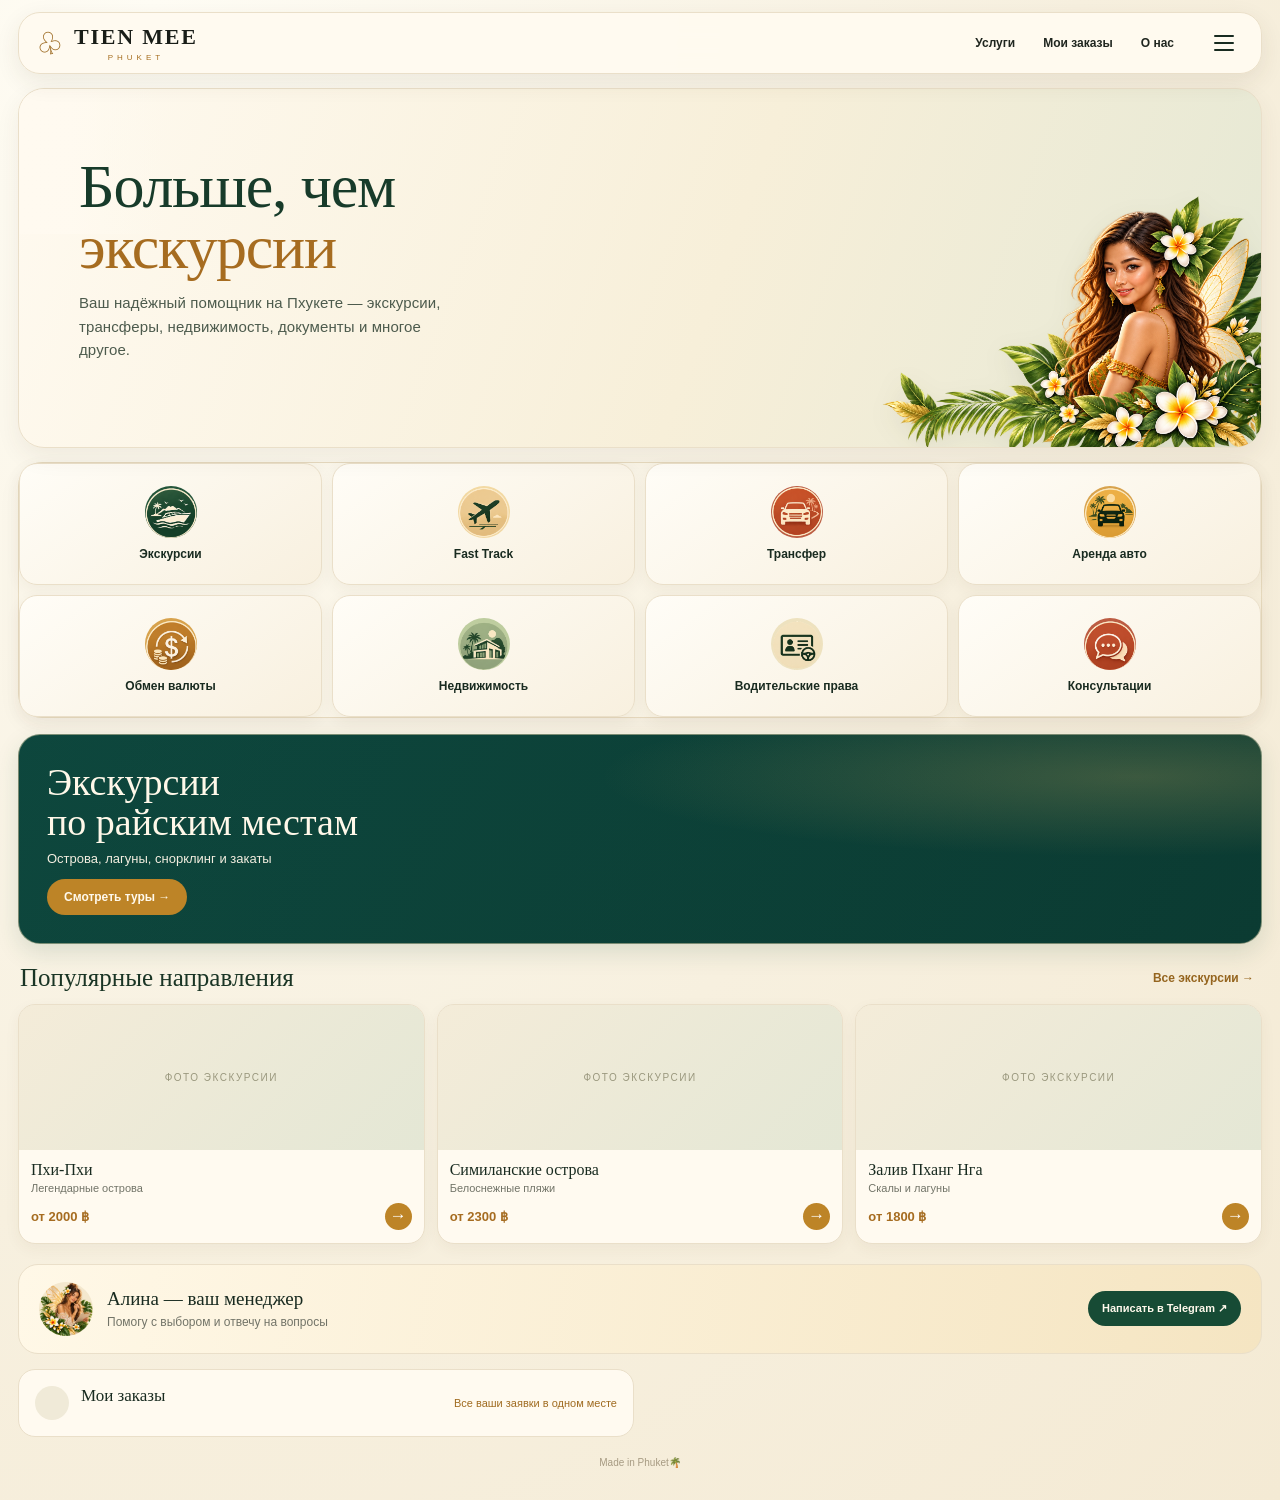
==== index.html @ d2481eed "Update index.html" ====
<!doctype html>
<html lang="ru">
<head>
<meta charset="UTF-8">
<meta name="viewport" content="width=device-width,initial-scale=1,viewport-fit=cover">
<meta name="theme-color" content="#5F7658">
<title>Tien Mee Phuket</title>
<link rel="stylesheet" href="styles.css">
<script src="https://telegram.org/js/telegram-web-app.js"></script>
</head>
<body>
<div class="app">

<header class="topbar topbar-minimal brand-header">
  <a class="brand-lockup" href="#home" data-home aria-label="Tien Mee Phuket — на главную">
    <span class="brand-palm" aria-hidden="true">♧</span><span><b>TIEN MEE</b><small>PHUKET</small></span>
  </a>
  <nav class="desktop-nav" aria-label="Основная навигация">
    <button data-open="excursions" type="button">Услуги</button>
    <button data-open="orders" type="button">Мои заказы</button>
    <button data-open="manager" type="button">О нас</button>
  </nav>
  <button id="menuToggle" class="menu-toggle" type="button" aria-label="Открыть меню" aria-expanded="false"><span></span><span></span><span></span></button>
</header>

<main id="home">
  <section class="hero hero-brand">
    <img class="hero-fairy" src="Tropical Fairy Woman with Plumeria Foliage.png" alt="" aria-hidden="true">
    <div class="hero-copy">
      <h1>Больше, чем<br><em>экскурсии</em></h1>
      <p>Ваш надёжный помощник на Пхукете — экскурсии, трансферы, недвижимость, документы и многое другое.</p>
    </div>
    <div class="hero-botanical" aria-hidden="true">✿</div>
  </section>

  <section class="home-services" aria-label="Услуги Tien Mee">
    <button data-open="excursions" class="service-tile" type="button"><span class="service-icon icon-green"><img src="01_excursions.png" alt="" /></span><b>Экскурсии</b></button>
    <button data-open="fasttrack" class="service-tile" type="button"><span class="service-icon icon-sand"><img src="02_fast_track.png" alt="" /></span><b>Fast Track</b></button>
    <button data-open="transfer" class="service-tile" type="button"><span class="service-icon icon-coral"><img src="03_transfer.png" alt="" /></span><b>Трансфер</b></button>
    <button data-open="cars" class="service-tile" type="button"><span class="service-icon icon-gold"><img src="04_car_rental.png" alt="" /></span><b>Аренда авто</b></button>
    <button data-open="exchange" class="service-tile" type="button"><span class="service-icon icon-gold"><img src="05_currency_exchange.png" alt="" /></span><b>Обмен валюты</b></button>
    <button data-open="realestate" class="service-tile" type="button"><span class="service-icon icon-sage"><img src="06_real_estate.png" alt="" /></span><b>Недвижимость</b></button>
    <button data-open="license" class="service-tile" type="button"><span class="service-icon icon-cream"><img src="07_drivers_license.png" alt="" /></span><b>Водительские права</b></button>
    <button data-open="business" class="service-tile" type="button"><span class="service-icon icon-coral"><img src="08_consultations.png" alt="" /></span><b>Консультации</b></button>
  </section>

    <button class="feature-banner" type="button" data-open="excursions"
        style="background-image: url('excursions-banner.png');">
      <strong>Экскурсии<br>по райским местам</strong>
      <small>Острова, лагуны, снорклинг и закаты</small>
      <span class="feature-cta">Смотреть туры →</span>
  </button>


  <section class="popular-section">
    <div class="section-heading"><h2>Популярные направления</h2><button data-open="excursions" type="button">Все экскурсии →</button></div>
    <div class="popular-grid">
      <button class="popular-card popular-phi" data-open="excursions" type="button"><span class="popular-photo"></span><b>Пхи-Пхи</b><small>Легендарные острова</small><strong>от 2000 ฿ <i>→</i></strong></button>
      <button class="popular-card popular-similan" data-open="excursions" type="button"><span class="popular-photo"></span><b>Симиланские острова</b><small>Белоснежные пляжи</small><strong>от 2300 ฿ <i>→</i></strong></button>
      <button class="popular-card popular-phangnga" data-open="excursions" type="button"><span class="popular-photo"></span><b>Залив Пханг Нга</b><small>Скалы и лагуны</small><strong>от 1800 ฿ <i>→</i></strong></button>
    </div>
  </section>

  <button class="manager-banner" data-open="manager" type="button">
    <span class="manager-avatar"><img src="Tropical Fairy Hostess with Clipboard.png" alt="" /></span><span class="manager-copy"><b>Алина — ваш менеджер</b><small>Помогу с выбором и отвечу на вопросы</small></span><span class="manager-action">Написать в Telegram ↗</span>
  </button>

  <div class="home-utility-links">
    <button data-open="orders" type="button"><span></span><b>Мои заказы</b><small>Все ваши заявки в одном месте</small></button>
  </div>
  <footer>Made in Phuket🌴</footer>
</main>

<!-- ЭКСКУРСИИ -->
<section id="excursions" class="screen">
  <button data-home class="back" type="button">‹ Назад</button>
  <div class="section-cover cover-excursions"><div><b>Экскурсии</b><span>Откройте Пхукет и его окрестности</span></div></div>
  <p class="sub">Морские и сухопутные поездки, аренда лодок и приватные маршруты.</p>
<div class="excursion-tabs">
  <button type="button" class="excursion-tab active" data-cat="sea">Морские</button>
  <button type="button" class="excursion-tab" data-cat="land">Сухопутные</button>
  <button type="button" class="excursion-tab" data-cat="shows">Вечерние шоу</button>
  <button type="button" class="excursion-tab" data-cat="activities">Активности</button>
  <button type="button" class="excursion-tab" data-cat="boats">Аренда лодок</button>
  <button type="button" class="excursion-tab" data-cat="private">Приватные</button>
</div>

</section>

<section id="category" class="screen">
  <button data-back class="back" type="button">‹ К экскурсиям</button>
  <h2 id="catTitle">Экскурсии</h2>
  <div id="excursionCatalog" class="excursion-grid"></div>
</section>

<!-- FAST TRACK -->
<section id="fasttrack" class="screen">
  <button data-home class="back" type="button">‹ Назад</button>

 
<div class="section-cover cover-fasttrack">
  <div>
    <b>Fast Track</b>
    <span>Быстрее пройти аэропорт</span>
  </div>
</div>
  <p class="sub">
    Встреча в аэропорту и сопровождение через Fast Track
  </p>

  <div class="info">
    <b>Как оформить</b>
    <span>
      Стоимость — от 1 500 THB<br>
      Сложные случаи рассматриваются отдельно.<br><br>
      Оставьте заявку, указав день,время прилёта и количество человек.
      Подготовьте паспорта всех пассажиров — они понадобятся менеджеру для проверки возможности оформления.
      После получения заявки менеджер свяжется с вами и подтвердит стоимость.
    </span>
  </div>

  <div class="payment">
    <b>Оплата</b>
    <span>Возможна в батах, рублях или USDT</span>
  </div>

  <form id="fastTrackForm">

    <label for="fastTrackDate">📅 День прилёта</label>
    <input
      id="fastTrackDate"
      name="date"
      type="date"
      required
    >

    <label for="fastTrackTime">🕐 Время прилёта</label>
    <input
      id="fastTrackTime"
      name="time"
      type="time"
      required
    >

    <label for="fastTrackPeople">👥 Количество человек</label>
    <input
      id="fastTrackPeople"
      name="people"
      type="number"
      min="1"
      max="50"
      value="1"
      required
    >

    <button class="submit" type="submit">
      📋 Оставить заявку
    </button>

  </form>

  <div id="fastTrackConfirmation" class="confirmation" hidden></div>
</section>

<!-- ТРАНСФЕР -->
<section id="transfer" class="screen">
  <button data-home class="back" type="button">‹ Назад</button>
  <div class="section-cover cover-transfer"><div><b>Трансфер</b><span>Аэропорт ↔ отель</span></div></div>
  <p class="sub">Укажите детали поездки, а мы подберём подходящий автомобиль и сообщим стоимость.</p>

  <div class="info"><b>Как это работает</b><span>После отправки заявки мы проверим доступность автомобиля и свяжемся с вами для подтверждения деталей и стоимости</span></div>

  <form id="transferForm">
    <label>Направление</label>
    <div class="directions">
      <button type="button" class="direction active" data-direction="Аэропорт → Отель">✈️ Аэропорт → Отель</button>
      <button type="button" class="direction" data-direction="Отель → Аэропорт">🏨 Отель → Аэропорт</button>
    </div>
    <label for="transferDate">Дата поездки</label><input id="transferDate" name="date" type="date" required>
    <label for="flightNumber">Номер рейса</label><input id="flightNumber" name="flightNumber" type="text" placeholder="Например, SU123" required>
    <label for="arrivalTime">Время прилёта / выезда</label><input id="arrivalTime" name="arrivalTime" type="time" required>
    <div class="two">
      <div><label for="people">Количество человек</label><input id="people" name="people" type="number" min="1" max="50" value="1" required></div>
      <div><label for="suitcases">Чемоданы</label><input id="suitcases" name="suitcases" type="number" min="0" max="50" value="0" required></div>
    </div>
    <label for="hotel">Название отеля</label><input id="hotel" name="hotel" type="text" placeholder="Название отеля" required>
    <label for="phone">Номер для связи</label><input id="phone" name="phone" type="tel" placeholder="+66..." required>
    <div class="payment"><b>💳 Оплата</b><span>Способ оплаты будет подтверждён менеджером после обработки заявки.</span></div>
    <button class="submit" type="submit">Отправить заявку</button>
  </form>
  <div id="transferConfirmation" class="confirmation" hidden></div>
</section>

<!-- АРЕНДА АВТО -->
<section id="cars" class="screen">
  <button data-home class="back" type="button">‹ Назад</button>
  <div class="section-cover cover-cars"><div><b>Аренда авто</b><span>Автомобиль для ваших поездок</span></div></div>
  <p class="sub">Оставьте заявку с датами и пожеланиями — мы проверим наличие и пришлём подходящие варианты.</p>
  <form id="carForm">
    <label for="carStart">Дата начала аренды</label><input id="carStart" name="startDate" type="date" required>
    <label for="carEnd">Дата окончания аренды</label><input id="carEnd" name="endDate" type="date" required>
    <label>Куда доставить автомобиль</label>
    <div class="directions">
      <button type="button" class="choice active" data-delivery="Аэропорт">✈️ Аэропорт</button>
      <button type="button" class="choice" data-delivery="Отель">🏨 Отель</button>
      <button type="button" class="choice" data-delivery="Другое место">📍 Другое место</button>
    </div>
    <label for="carLocation">Название / адрес места</label><input id="carLocation" name="location" type="text" placeholder="Например, отель на Пхукете" required>
    <label for="carType">Желаемый класс автомобиля</label><input id="carType" name="carType" type="text" placeholder="Эконом, SUV, премиум и т.д." required>
    <label for="carPeople">Количество человек</label><input id="carPeople" name="people" type="number" min="1" max="20" value="1" required>
    <label for="carPhone">Номер для связи</label><input id="carPhone" name="phone" type="tel" placeholder="+66..." required>
    <label for="carComment">Комментарий</label><textarea id="carComment" name="comment" rows="3" placeholder="Детское кресло, коробка автомат и т.д."></textarea>
    <button class="submit" type="submit">Отправить заявку</button>
  </form>
  <div id="carConfirmation" class="confirmation" hidden></div>
</section>

<!-- ОБМЕН -->
<section id="exchange" class="screen">
  <button data-home class="back" type="button">‹ Назад</button>
  <div class="section-cover cover-exchange"><div><b>Обмен валюты</b><span>Удобно и безопасно</span></div></div>
  <p class="sub">Оставьте заявку — менеджер свяжется с вами и уточнит доступный курс и детали обмена.</p>
  <button class="submit" type="button" data-contact-request="exchange">Оставить заявку</button>
</section>

<!-- НЕДВИЖИМОСТЬ -->
<section id="realestate" class="screen">
  <button data-home class="back" type="button">‹ Назад</button>
  <div class="section-cover cover-realestate"><div><b>Покупка недвижимости</b><span>Подберём варианты на Пхукете</span></div></div>
  <p class="sub">Расскажите о бюджете и задаче — менеджер свяжется с вами и подберёт подходящие варианты.</p>
  <form id="realEstateForm">
    <label for="reBudget">Бюджет</label><input id="reBudget" name="budget" type="text" placeholder="Например, до 10 млн ฿" required>
    <label for="reType">Что хотите купить?</label><select id="reType" name="propertyType" required><option value="">Выберите</option><option>Апартаменты</option><option>Вилла</option><option>Дом</option><option>Не определился(ась)</option></select>
    <label for="reBedrooms">Количество спален</label><select id="reBedrooms" name="bedrooms"><option value="Не важно">Не важно</option><option>Студия</option><option>1</option><option>2</option><option>3+</option></select>
    <label for="rePurpose">Цель покупки</label><select id="rePurpose" name="purpose" required><option value="">Выберите</option><option>Для себя</option><option>Для инвестиций</option><option>Для отдыха</option><option>Пока не определился(ась)</option></select>
    <label for="reStatus">Ваш статус</label><select id="reStatus" name="status" required><option value="">Выберите</option><option>Я уже на Пхукете</option><option>Прилетаю в ближайшее время</option><option>Планирую поездку</option><option>Пока только изучаю варианты</option></select>
    <label for="reArrival">Если прилетаете — дата</label><input id="reArrival" name="arrivalDate" type="date">
    <label for="rePhone">Номер для связи</label><input id="rePhone" name="phone" type="tel" placeholder="+66..." required>
    <button class="submit" type="submit">Отправить заявку</button>
  </form>
  <div id="realEstateConfirmation" class="confirmation" hidden></div>
</section>

<!-- БИЗНЕС -->
<section id="business" class="screen">
  <button data-home class="back" type="button">‹ Назад</button>

  <div class="section-cover cover-business">
    <div>
      <b>Консультация</b>
      <span>Бизнес и жизнь в Таиланде</span>
    </div>
  </div>

  <div class="info">
    <b>Что обсудим</b>
    <span>
      Компания, способы ведения бизнеса, документы, банки,
      жильё, переезд и другие практические вопросы жизни в Таиланде.
    </span>
  </div>

  <form id="businessForm">

    <label for="businessDate">📅 Дата консультации</label>
    <input
      id="businessDate"
      name="date"
      type="date"
      required
    >

    <label for="businessTime">🕐 Удобное время</label>
    <input
      id="businessTime"
      name="time"
      type="time"
      required
    >

    <label for="businessPhone">📱 Номер для связи</label>
    <input
      id="businessPhone"
      name="phone"
      type="tel"
      placeholder="+66..."
      required
    >

    <label for="businessQuestion">💬 Что хотите обсудить?</label>
    <textarea
      id="businessQuestion"
      name="question"
      rows="4"
      placeholder="Кратко опишите ваш вопрос"
    ></textarea>

    <div class="payment">
      <b>💳 Оплата консультации</b>
      <strong>10 000 ₽</strong>
      <span>Сбербанк · перевод по номеру телефона</span>
      <span><b>+7 910 090-46-35</b></span>
      <span>Получатель: <b>Елена Валерьевна Ф.</b></span>
    </div>

    <label for="businessReceipt">📎 Прикрепите чек об оплате</label>
    <input
      id="businessReceipt"
      name="receipt"
      type="file"
      accept="image/*"
      required
    >

    <small class="sub">
      После перевода прикрепите скриншот или фото чека.
    </small>

    <button class="submit" type="submit">
      Отправить заявку · 10 000 ₽
    </button>

  </form>

  <div id="businessConfirmation" class="confirmation" hidden></div>
</section>

<!-- ВОДИТЕЛЬСКОЕ УДОСТОВЕРЕНИЕ -->
<section id="license" class="screen">
  <button data-home class="back" type="button">‹ На главную</button>
  <div class="section-cover cover-license"><div><b>Водительское удостоверение</b><span>Помощь с оформлением на Пхукете</span></div></div>
  <p class="sub">Поможем разобраться с оформлением водительского удостоверения на автомобиль, мотоцикл или обе категории.</p>
  <div class="license-prices">
    <h3>Категории</h3>
    <div class="license-price-row"><span>Автомобиль</span><b>13 000 ฿</b></div>
    <div class="license-price-row"><span>Мотоцикл</span><b>9 500 ฿</b></div>
    <div class="license-price-row"><span>Автомобиль и мотоцикл</span><b>21 000 ฿</b></div>
    <h3>Дополнительные услуги</h3>
    <div class="license-price-row"><span>Сертификат резидента</span><b>2 500 ฿</b></div>
    <div class="license-price-row"><span>Медицинская справка</span><b>300 ฿</b></div>
    <div class="license-price-row"><span>Транспортное средство для экзамена</span><b>1 000 ฿</b></div>
    <div class="license-price-row"><span>Услуги сопровождающего</span><b>1 000 ฿</b></div>
    <p class="license-note">Сертификат резидента и медицинскую справку можно оформить самостоятельно.</p>
  </div>
  <div class="form-intro"><h2>Оставить заявку</h2><p>Оставьте имя и контакты — мы свяжемся с вами и расскажем подробности.</p></div>
  <form id="licenseForm" class="simple-license-form">
    <label for="licenseName">Ваше имя</label><input id="licenseName" name="clientName" type="text" placeholder="Как к вам обращаться" required>
    <label for="licenseContact">Телефон или Telegram</label><input id="licenseContact" name="contact" type="text" placeholder="Номер телефона или @username" required>
    <button class="submit" type="submit">Отправить заявку</button>
  </form>
  <div id="licenseConfirmation" class="confirmation" hidden></div>
</section>

<!-- ЗАКАЗЫ -->
<section id="orders" class="screen">
  <button data-home class="back" type="button">‹ Назад</button>
  <div class="section-cover cover-orders"><div><b>📋 Мои заказы</b><span>Все ваши заявки в одном месте</span></div></div>
  <div id="ordersList" class="orders-list"></div>
</section>

<!-- МЕНЕДЖЕР -->
<section id="manager" class="screen">
  <button data-home class="back" type="button">‹ Назад</button>
  <div class="section-cover cover-manager"><div><b>👩‍💼 Алина — ваш менеджер</b><span>Помогу с вопросами и заказами</span></div></div>
  <div class="info"><b>Свяжитесь со мной</b><span>Если не нашли нужную услугу или хотите уточнить детали — напишите менеджеру.</span></div>
  <a class="contact-button" href="https://t.me/tienmeePH" target="_blank">💬 Написать в Telegram</a>
  <a class="contact-button secondary" href="https://wa.me/66911640931" target="_blank">WhatsApp</a>
</section>

<div id="toast" class="toast" hidden></div>
</div>
<script src="app.js"></script>
<script>
(() => { const toggle=document.getElementById("menuToggle"); const nav=document.querySelector(".desktop-nav"); if(!toggle||!nav)return; toggle.addEventListener("click",()=>{const open=nav.classList.toggle("nav-open");toggle.setAttribute("aria-expanded",String(open));}); nav.querySelectorAll("button").forEach(b=>b.addEventListener("click",()=>{nav.classList.remove("nav-open");toggle.setAttribute("aria-expanded","false");})); })();
</script>
</body>
</html>
---- styles.css ----
*{box-sizing:border-box}
:root{--green:#5F7658;--green-dark:#34463A;--green-light:#E8EFE3;--beige:#F7F3EA;--cream:#FFFDF8;--text:#26352C;--muted:#74796E;--line:#E5DED1}
html,body{margin:0;min-height:100%;background:var(--beige);color:var(--text);font-family:-apple-system,BlinkMacSystemFont,"Segoe UI",Roboto,Arial,sans-serif}
body{padding:env(safe-area-inset-top) 0 env(safe-area-inset-bottom)}
button,input,textarea,select{font:inherit}button{cursor:pointer}
.app{width:100%;max-width:560px;margin:auto;padding:10px 12px 28px}
.topbar{display:flex;justify-content:flex-end;align-items:center;margin:0 2px 8px}
.lang{border:1px solid var(--line);background:var(--cream);color:var(--green);border-radius:13px;padding:8px 11px;font-weight:700}
.hero.hero-brand{height:205px;margin:0 0 10px;border-radius:24px;background:#F8F5ED url("palm-corners.svg") center/100% 100% no-repeat;box-shadow:0 10px 24px rgba(50,60,45,.045);display:flex;flex-direction:column;align-items:center;justify-content:center;text-align:center;color:var(--text);padding:25px 18px;position:relative;overflow:hidden}
.brand-eyebrow{font-size:10px;letter-spacing:4px;font-weight:600;color:#465B48;margin-bottom:13px}
.hero-brand h1{font-family:Georgia,"Times New Roman",serif;font-size:clamp(54px,13vw,72px);font-weight:500;letter-spacing:-2.5px;line-height:.92;margin:0;color:#24352B}
.hero-brand p{font-family:inherit;font-size:15px;letter-spacing:.1px;color:#657265;margin:18px 0 0}
.section-title{margin:0 3px 10px}.section-title strong{font-family:Georgia,"Times New Roman",serif;font-size:23px;font-weight:500;color:var(--text)}
.services{display:grid;grid-template-columns:1fr 1fr;gap:9px}
.card{position:relative;width:100%;min-width:0;min-height:142px;border:0;border-radius:19px;overflow:hidden;padding:17px 12px;text-align:left;color:var(--text);display:flex;align-items:center;box-shadow:0 5px 16px rgba(74,70,61,.045);background-color:#e9e5d9;background-repeat:no-repeat;background-size:cover;background-position:center right;isolation:isolate}
.card-large{grid-column:1/-1;min-height:164px}
.card-photo:before{content:"";position:absolute;inset:0;z-index:-1;background:linear-gradient(90deg,#F8F5ED 0%,rgba(248,245,237,.98) 25%,rgba(248,245,237,.78) 43%,rgba(248,245,237,.12) 70%,rgba(248,245,237,0) 100%)}
.card-content{position:relative;z-index:1;width:53%;min-width:0;padding:0 0 0 2px}
.card b{display:block;font-family:Georgia,"Times New Roman",serif;font-size:clamp(19px,5vw,24px);font-weight:500;line-height:1.08;color:#26352C}
.card small{display:block;margin-top:7px;font-size:12px;line-height:1.4;color:#687165;max-width:230px}
.photo-excursions{background-image:url("excursions.jpg");min-height:164px}
.photo-fasttrack{background-image:url("fasttrack.jpg")}
.photo-transfer{background-image:url("transfer.jpg")}
.photo-cars{background-image:url("cars.jpg")}
.photo-exchange{background-image:url("exchange.jpg")}
.photo-realestate{background-image:url("realestate.jpg");grid-column:1/-1;min-height:156px}
.photo-business{background-image:url("business.jpg");grid-column:1/-1;min-height:150px}
.card-shade{display:none}.card em{display:none}
.text-card{min-height:104px;align-items:center;background:#FBF9F3 url("palm-corners.svg") center/cover no-repeat;border:1px solid rgba(95,118,88,.08);box-shadow:0 4px 13px rgba(74,70,61,.035);padding:16px 14px;gap:12px}
.text-card .card-content{width:auto;flex:1;padding:0}
.text-card b{font-size:19px}.text-card small{font-size:12px}
.text-card-mark{flex:0 0 38px;width:38px;height:38px;border-radius:50%;display:grid;place-items:center;background:#F0EEE4;color:var(--green-dark);font-family:Georgia,serif;font-size:12px;letter-spacing:.3px}
footer{text-align:center;color:#A39C90;font-size:10px;margin-top:17px}
.screen{display:none;padding-bottom:20px}.screen.active{display:block}.back{border:0;background:transparent;color:var(--green);padding:4px 0 12px;font-weight:700}.screen h2{font-size:28px;line-height:1.15;margin:3px 0 5px}.sub{color:var(--muted);margin:0 0 17px;line-height:1.45}
.section-cover{height:190px;border-radius:22px;overflow:hidden;position:relative;background-size:cover;background-position:center;margin-bottom:14px}.section-cover:after{content:"";position:absolute;inset:0;background:linear-gradient(0deg,rgba(20,30,22,.72),rgba(20,30,22,.05) 70%)}.section-cover>div{position:absolute;z-index:2;left:18px;bottom:18px;color:#fff}.section-cover b{display:block;font-size:25px}.section-cover span{display:block;font-size:13px;margin-top:5px}
.cover-excursions{background-image:url("excursions.jpg")}.cover-fasttrack{background-image:url("fasttrack.jpg")}.cover-transfer{background-image:url("transfer.jpg")}.cover-cars{background-image:url("cars.jpg")}.cover-exchange{background-image:url("exchange.jpg")}.cover-realestate{background-image:url("realestate.jpg")}.cover-business{background-image:url("business.jpg")}
.list{display:flex;flex-direction:column;gap:9px}.list button,.choice{width:100%;border:1px solid var(--line);background:var(--cream);border-radius:17px;padding:15px;text-align:left;display:flex;align-items:center;gap:12px;color:var(--text);font-size:21px}.list button span{flex:1}.list button b{display:block;font-size:15px}.list button small{display:block;font-size:11px;color:var(--muted);margin-top:3px}
.empty{margin-top:18px;min-height:190px;border:1px dashed #D8D0C2;border-radius:22px;background:rgba(255,253,248,.6);display:flex;flex-direction:column;align-items:center;justify-content:center;text-align:center;padding:25px;gap:8px}.empty span{font-size:31px}.empty b{font-size:17px}.empty small{font-size:13px;color:var(--muted);line-height:1.45;max-width:300px}
.info,.payment{display:flex;flex-direction:column;gap:6px;padding:20px;margin:15px 0;border-radius:22px;background:var(--green-light);border:1px solid rgba(95,118,88,.08)}.info b,.payment b{font-size:18px}.info span,.payment span{font-size:14px;line-height:1.5}.payment strong{color:var(--green-dark);font-size:25px}
form{display:flex;flex-direction:column;gap:8px}form label{display:block;color:var(--text);font-size:14px;font-weight:700;margin-top:7px;margin-bottom:2px}
form input,
form textarea,
form select {
  display: block;
  box-sizing: border-box;
  width: 100%;
  max-width: 100%;
  min-width: 0;
  min-height: 52px;
  padding: 14px 16px;
  border: 1px solid var(--line);
  border-radius: 15px;
  background: var(--cream);
  color: var(--text);
  outline: none;
  font-size: 16px;
}

form textarea{min-height:110px;resize:none}form input:focus,form textarea:focus,form select:focus{border-color:var(--green);box-shadow:0 0 0 3px rgba(95,118,88,.1)}
.directions{display:grid;gap:8px}.direction,.choice{font-size:14px;justify-content:flex-start}.direction.active,.choice.active{border-color:var(--green);background:var(--green-light);font-weight:800}
.two {
  display: grid;
  grid-template-columns: repeat(2, minmax(0, 1fr));
  gap: 9px;
  width: 100%;
  min-width: 0;
}

.two > * {
  min-width: 0;
  max-width: 100%;
}
.submit{width:100%;border:0;border-radius:16px;padding:15px 18px;background:var(--green);color:white;font-weight:800;font-size:16px;margin-top:12px;box-shadow:0 7px 16px rgba(95,118,88,.18)}.confirmation{padding:20px;margin-top:16px;border-radius:21px;background:var(--cream);border:1px solid var(--line);font-size:14px;line-height:1.6}.confirmation h3{margin:0 0 12px;font-size:22px}.confirmation button{width:100%;border:0;border-radius:14px;padding:12px 15px;background:var(--green);color:white;font-weight:700}
.contact-button{display:block;text-decoration:none;text-align:center;border-radius:16px;padding:15px;margin-top:10px;background:var(--green);color:#fff;font-weight:800}.contact-button.secondary{background:var(--cream);color:var(--green);border:1px solid var(--line)}
.orders-list{display:flex;flex-direction:column;gap:10px}.order-card{position:relative;background:var(--cream);border:1px solid var(--line);border-radius:18px;padding:16px 70px 16px 16px;min-height:90px}.order-card b{display:block;font-size:15px}.order-card span{display:block;color:var(--muted);font-size:11px;margin-top:4px}.order-card small{display:inline-block;margin-top:9px;background:var(--green-light);color:var(--green-dark);padding:4px 8px;border-radius:9px}.order-card em{position:absolute;right:14px;top:16px;font-style:normal;color:var(--muted);font-size:11px}.toast{position:fixed;left:50%;bottom:20px;transform:translateX(-50%);background:var(--green-dark);color:#fff;padding:12px 16px;border-radius:14px;z-index:20}
@media(min-width:700px){.app{max-width:1040px;padding:18px 20px 35px}.hero.hero-brand{height:255px}.services{gap:12px}.card{min-height:170px}.card-large,.photo-excursions{min-height:195px}.photo-realestate,.photo-business{min-height:180px}.text-card{min-height:125px}.card-content{width:47%}}
@media(max-width:380px){.app{padding-left:10px;padding-right:10px}.hero.hero-brand{height:180px}.services{gap:7px}.card{min-height:128px;padding:12px}.card-large,.photo-excursions{min-height:150px}.photo-realestate,.photo-business{min-height:140px}.card-content{width:57%}.card b{font-size:18px}.card small{font-size:10px}.text-card{min-height:96px}}
/* Tien Mee: replacement hero and excursions image */
.hero.hero-brand {
  background: #f8f5ed url("hero-brand.jpg") center / cover no-repeat !important;
  position: relative;
  overflow: hidden;
  min-height: 230px;
  border-radius: 24px;
}
.hero-brand .brand-eyebrow,
.hero-brand h1,
.hero-brand p {
  position: relative;
  z-index: 1;
}
.hero-brand h1 {
  color: #24352b;
  font-family: Georgia, "Times New Roman", serif;
  font-weight: 500;
  letter-spacing: -0.025em;
  font-size: clamp(54px, 13vw, 78px);
  line-height: .98;
  margin: 12px 0 0;
}
.hero-brand .brand-eyebrow {
  color: #465b48;
  letter-spacing: .32em;
}
.hero-brand p {
  color: #657265;
  margin-top: 16px;
}

/* Avoid the excursion cover cropping the boat into the text area on narrow screens. */
.photo-excursions {
  background-image: url("excursions.jpg") !important;
  background-size: cover !important;
  background-position: center right !important;
  min-height: 165px;
}
.photo-excursions:before {
  background: linear-gradient(90deg,
    #f8f5ed 0%,
    rgba(248,245,237,.97) 29%,
    rgba(248,245,237,.72) 47%,
    rgba(248,245,237,.08) 73%,
    rgba(248,245,237,0) 100%) !important;
}
@media (max-width: 430px) {
  .hero.hero-brand { min-height: 190px; }
  .photo-excursions { background-position: 63% center !important; }
}


/* Tien Mee — управление кадрированием фотографий.
   Меняй проценты в background-position, не размеры карточек. */
.photo-fasttrack { background-position: 58% center !important; }
.photo-transfer  { background-position: 62% center !important; }
.photo-cars      { background-position: 58% center !important; }

.cover-fasttrack { background-position: 58% center !important; }
.cover-transfer  { background-position: 62% center !important; }
.cover-cars      { background-position: 58% center !important; }

/* На узком экране сохраняем отдельное кадрирование карточки экскурсий. */
@media (max-width: 430px) {
  .photo-fasttrack { background-position: 60% center !important; }
  .photo-transfer  { background-position: 64% center !important; }
  .photo-cars      { background-position: 60% center !important; }
}

/* Integrated excursion catalog */
.excursion-cards{display:grid;grid-template-columns:1fr;gap:13px;margin-top:12px}
.excursion-card{overflow:hidden;border:1px solid var(--line);border-radius:20px;background:var(--cream);box-shadow:0 5px 16px rgba(74,70,61,.045)}
.excursion-card-photo{height:138px;background:linear-gradient(120deg,#dfe7d8,#a8bda4);background-position:center;background-size:cover}
.excursion-card-photo.sea-cover{background-image:linear-gradient(120deg,rgba(30,95,119,.12),rgba(240,223,179,.2)),url('excursions.jpg')}
.excursion-card-photo.land-cover{background-image:linear-gradient(120deg,rgba(52,70,58,.08),rgba(240,223,179,.2)),url('realestate.jpg')}
.excursion-card-photo.show-cover{background-image:linear-gradient(120deg,#463c53,#b77c60)}
.excursion-card-photo.activity-cover{background-image:linear-gradient(120deg,#c9d8d0,#789b9b)}
.excursion-card-body{padding:15px}.excursion-card h3{font-family:Georgia,serif;font-size:21px;font-weight:500;line-height:1.15;margin:0 0 8px}.excursion-card p{font-size:13px;line-height:1.5;color:var(--muted);margin:0 0 12px;display:-webkit-box;-webkit-line-clamp:3;-webkit-box-orient:vertical;overflow:hidden}
.excursion-price{font-weight:750;color:var(--green-dark);font-size:14px;line-height:1.5;margin:8px 0 12px}.excursion-open{margin-top:4px}.detail-photo{height:190px;border-radius:21px;background:linear-gradient(135deg,#c5d4c1,#738b78);background-position:center;background-size:cover;display:flex;align-items:flex-end;padding:17px;margin-bottom:17px;color:#fff;font-weight:700;text-shadow:0 1px 4px #34463a}.detail-description{line-height:1.6;color:var(--text)}.detail-price{font-size:16px;padding:12px 14px;background:var(--green-light);border-radius:14px}.availability-note{background:#f0eee4;border-radius:12px;padding:12px;font-size:13px}.program-list{padding-left:23px;display:flex;flex-direction:column;gap:10px}.program-list li{padding-left:2px;line-height:1.45}.program-list li b{display:block;color:var(--green-dark);font-size:13px}.program-list li span{display:block;font-size:14px}.excursion-notes{border:1px solid var(--line);border-radius:15px;padding:14px;margin:12px 0;background:var(--cream);font-size:13px;line-height:1.5}.excursion-notes ul{padding-left:19px;margin-bottom:0}.booking-form{margin-top:20px;padding:17px;border:1px solid var(--line);border-radius:20px;background:#fbf9f3}.booking-form h3{font-family:Georgia,serif;font-size:22px;font-weight:500;margin:0 0 7px}.whatsapp-link{display:block;text-align:center;background:#e8efe3;color:#34463a;border-radius:14px;padding:13px;font-weight:750;text-decoration:none;margin:12px 0}.excursion-card .submit{margin-top:7px}

/* =========================================================
   TIEN MEE TROPICAL BOUTIQUE — visual refresh
   Keeps existing screen/form/catalog behavior intact.
   ========================================================= */
:root{
  --green:#214d35;--green-dark:#163b29;--green-light:#e6edda;
  --beige:#f7f0df;--cream:#fffaf0;--text:#1e3025;--muted:#6e7668;
  --line:#e8dcc3;--gold:#c58a2b;--coral:#b95c42;--sage:#b9c89e;
}
html,body{background:linear-gradient(180deg,#f8f1e2 0%,#f6efdf 100%);color:var(--text)}
.app{max-width:1160px;padding:14px 18px 34px}
.topbar.brand-header{min-height:62px;display:flex;align-items:center;justify-content:space-between;gap:16px;margin:0 0 14px;padding:8px 16px;background:rgba(255,250,240,.92);border:1px solid rgba(223,207,174,.6);border-radius:20px;box-shadow:0 8px 24px rgba(59,57,37,.06)}
.brand-lockup{display:flex;align-items:center;gap:10px;text-decoration:none;color:var(--green-dark);min-width:max-content}
.brand-lockup>span:last-child{display:flex;flex-direction:column;line-height:1}
.brand-lockup b{font:600 22px Georgia,'Times New Roman',serif;letter-spacing:2px}
.brand-lockup small{font-size:9px;letter-spacing:4px;text-align:center;margin-top:5px;color:#a56e20}
.brand-palm{font-size:32px;color:var(--gold);line-height:1}
.desktop-nav{display:flex;align-items:center;gap:6px;margin-left:auto}
.desktop-nav button{border:0;background:transparent;color:var(--text);padding:10px 13px;border-radius:12px;font-size:13px;font-weight:650}
.desktop-nav button:hover{background:#f1e7d1}
.lang{border-color:#d8c39a;background:#fff8e8;color:var(--green-dark);border-radius:999px;padding:8px 13px}
.hero.hero-brand{height:auto;min-height:350px;margin:0 0 16px;padding:44px 42px;align-items:flex-start;justify-content:center;text-align:left;border-radius:28px;background:#e6ead7 url('hero-brand.jpg') center/cover no-repeat;box-shadow:0 12px 30px rgba(56,61,42,.09);isolation:isolate}
.hero.hero-brand:before{content:'';position:absolute;inset:0;z-index:-1;background:linear-gradient(90deg,rgba(255,250,240,.97) 0%,rgba(255,250,240,.91) 33%,rgba(255,250,240,.46) 55%,rgba(255,250,240,.02) 100%)}
.hero-copy{width:min(54%,520px);position:relative;z-index:1}
.brand-eyebrow{display:block;font-size:10px;letter-spacing:3px;color:#94702f;font-weight:800;margin-bottom:12px}
.hero-brand h1{font:500 clamp(38px,5vw,62px)/.98 Georgia,'Times New Roman',serif;letter-spacing:-1.4px;color:#193b29;margin:0}
.hero-brand h1 em{font-style:normal;color:#a66c20}
.hero-brand p{max-width:390px;font-size:15px;line-height:1.55;color:#536252;margin:15px 0 20px}
.hero-cta,.feature-cta{display:inline-flex;align-items:center;gap:18px;border:0;border-radius:999px;padding:13px 20px;background:var(--green);color:#fffaf0;font-size:14px;font-weight:750;box-shadow:0 7px 16px rgba(33,77,53,.18)}
.hero-cta span{font-size:20px;line-height:12px}.hero-botanical{position:absolute;right:8%;bottom:7%;font-size:68px;color:#f5dca2;text-shadow:0 2px 12px rgba(94,93,50,.15);opacity:.9;pointer-events:none}
.home-services{display:grid;grid-template-columns:repeat(4,minmax(0,1fr));gap:10px;padding:12px;margin-bottom:16px;background:rgba(255,250,240,.82);border:1px solid rgba(226,211,181,.8);border-radius:24px;box-shadow:0 8px 24px rgba(59,57,37,.045)}
.service-tile{min-width:0;min-height:135px;display:flex;flex-direction:column;align-items:center;justify-content:center;gap:7px;text-align:center;padding:14px 9px;border:1px solid rgba(230,218,193,.45);border-radius:18px;background:linear-gradient(145deg,#fffdf7,#f8f0df);color:var(--text);box-shadow:0 4px 12px rgba(80,65,39,.035);transition:transform .18s ease,box-shadow .18s ease}
.service-tile:hover{transform:translateY(-2px);box-shadow:0 8px 18px rgba(80,65,39,.09)}
.service-icon{width:48px;height:48px;border-radius:50%;display:grid;place-items:center;font-size:25px;font-weight:700;color:#183b29;background:#e4ebd9}
.icon-green{background:#24553a;color:#fff8e9}.icon-sand{background:#f3d9a2;color:#24452f}.icon-coral{background:#bc5c42;color:#fff8e9}.icon-gold{background:#d8a34d;color:#183b29}.icon-sage{background:#becd9f;color:#24452f}.icon-cream{background:#eee2bf;color:#24452f}
.service-tile b{font-size:13px;line-height:1.2}.service-tile small{font-size:10px;line-height:1.35;color:var(--muted);max-width:145px}
.feature-banner{position:relative;isolation:isolate;overflow:hidden;width:100%;min-height:230px;display:flex;flex-direction:column;align-items:flex-start;justify-content:center;gap:8px;text-align:left;padding:28px 32px;margin:0 0 22px;border:0;border-radius:24px;background:#174b42 url('excursions.jpg') center 48%/cover no-repeat;color:#fff8e9;box-shadow:0 10px 26px rgba(28,69,59,.13)}
.feature-banner:before{content:'';position:absolute;inset:0;z-index:-1;background:linear-gradient(90deg,rgba(10,55,48,.92) 0%,rgba(10,55,48,.75) 43%,rgba(10,55,48,.05) 100%)}
.feature-label{font-size:9px;letter-spacing:3px;font-weight:800;color:#f1cc7d}.feature-banner strong{font:500 clamp(28px,3vw,40px)/1.02 Georgia,'Times New Roman',serif}.feature-banner>small{font-size:13px;color:#f3eee0}.feature-cta{background:#c58a2b;color:#fff9ec;padding:10px 16px;margin-top:5px;font-size:12px;box-shadow:none}.feature-cta b{font-size:17px}
.popular-section{margin:0 0 20px}.section-heading{display:flex;align-items:center;justify-content:space-between;gap:12px;margin:0 2px 11px}.section-heading h2{font:500 25px/1.1 Georgia,'Times New Roman',serif;margin:0;color:#1c3929}.section-heading button{border:0;background:transparent;color:#98641e;font-size:12px;font-weight:750;white-space:nowrap}
.popular-grid{display:grid;grid-template-columns:repeat(3,minmax(0,1fr));gap:12px}.popular-card{display:flex;flex-direction:column;align-items:flex-start;text-align:left;min-width:0;overflow:hidden;padding:0 0 13px;border:1px solid #eadfc9;border-radius:18px;background:#fffaf0;color:var(--text);box-shadow:0 5px 16px rgba(74,62,42,.05)}.popular-photo{display:block;width:100%;height:145px;background-size:cover;background-position:center}.popular-phi .popular-photo{background-image:url('excursions.jpg')}.popular-similan .popular-photo{background-image:url('islands-route.jpg')}.popular-phangnga .popular-photo{background-image:url('hong-phangnga.jpg')}.popular-card>b{font:500 17px Georgia,'Times New Roman',serif;margin:11px 12px 3px}.popular-card>small{font-size:11px;color:var(--muted);margin:0 12px 9px}.popular-card>strong{width:calc(100% - 24px);margin:auto 12px 0;font-size:13px;color:#a56d1c;display:flex;align-items:center;justify-content:space-between}.popular-card i{font-style:normal;display:grid;place-items:center;width:27px;height:27px;border-radius:50%;background:#c58a2b;color:white;font-size:17px}
.manager-banner{width:100%;display:flex;align-items:center;gap:14px;text-align:left;padding:17px 20px;margin:4px 0 15px;border:1px solid #eadfc8;border-radius:22px;background:linear-gradient(100deg,#fff8e7,#f5e5c2);color:var(--text)}.manager-avatar{flex:0 0 54px;width:54px;height:54px;border-radius:50%;display:grid;place-items:center;background:#214d35;color:#f8e5b7;font:500 17px Georgia,serif;border:3px solid #e5c88c}.manager-copy{display:flex;flex:1;flex-direction:column;gap:5px}.manager-copy b{font:500 19px Georgia,'Times New Roman',serif}.manager-copy small{font-size:12px;color:var(--muted)}.manager-action{background:#214d35;color:#fff9ec;border-radius:999px;padding:11px 14px;font-size:11px;font-weight:750;white-space:nowrap}
.home-utility-links{display:grid;grid-template-columns:1fr 1fr;gap:12px}.home-utility-links button{display:grid;grid-template-columns:36px 1fr auto;grid-template-rows:auto auto;gap:4px 10px;align-items:center;text-align:left;padding:16px;border:1px solid #e9dfcb;border-radius:17px;background:rgba(255,250,240,.82);color:var(--text)}.home-utility-links button>span{grid-row:1/3;width:34px;height:34px;border-radius:50%;display:grid;place-items:center;background:#f0ead8;color:#956d27}.home-utility-links b{font:500 17px Georgia,serif}.home-utility-links small{grid-column:2;color:var(--muted);font-size:11px}.home-utility-links button> :last-child{grid-column:3;grid-row:1/3;color:#a06b20}
footer{text-align:center;color:#a79b83;font-size:10px;margin-top:20px}
/* Inner pages share the same boutique visual system. */
.screen{padding:4px 0 26px}.back{display:inline-flex;align-items:center;gap:5px;color:var(--green);font-size:13px;padding:8px 2px 14px}.section-cover{height:220px;border-radius:24px;margin-bottom:18px;box-shadow:0 9px 24px rgba(44,58,39,.08)}.section-cover:after{background:linear-gradient(0deg,rgba(12,47,34,.78),rgba(12,47,34,.02) 78%)}.section-cover>div{left:25px;bottom:23px}.section-cover b{font:500 clamp(25px,4vw,34px)/1.1 Georgia,'Times New Roman',serif}.section-cover span{font-size:13px;line-height:1.4}.sub{font-size:14px;line-height:1.6;color:#667161;margin:0 2px 18px}.list{gap:10px}.list button{border-color:#e9dfcb;background:rgba(255,250,240,.92);border-radius:18px;padding:17px;font-size:20px;box-shadow:0 4px 13px rgba(70,62,44,.035)}.list button b{font-size:15px}.list button small{font-size:12px;line-height:1.4}.info,.payment{border-radius:20px;background:#e9eedf;border:1px solid #dce5d0;padding:19px}.info b,.payment b{font:500 19px Georgia,serif}.info span,.payment span{font-size:13px;line-height:1.6}
form label{font-size:13px}form input,form textarea,form select{background:#fffaf0;border-color:#e5dac4;border-radius:14px;min-height:50px}form input:focus,form textarea:focus,form select:focus{border-color:#66835a;box-shadow:0 0 0 3px rgba(33,77,53,.1)}.submit{border-radius:999px;background:var(--green);box-shadow:0 8px 18px rgba(33,77,53,.17);padding:15px 20px}.confirmation{background:#fffaf0;border-color:#e8dcc3;border-radius:18px}.contact-button{background:var(--green);border-radius:999px}.contact-button.secondary{background:#fffaf0;color:var(--green);border-color:#e8dcc3}
.license-prices{margin:17px 0;padding:19px;border:1px solid #e8dcc3;border-radius:20px;background:#fffaf0;box-shadow:0 5px 15px rgba(74,62,42,.04)}.license-prices h3{font:500 20px Georgia,'Times New Roman',serif;margin:3px 0 9px}.license-price-row{display:flex;justify-content:space-between;gap:15px;padding:11px 0;border-bottom:1px solid #eee4d1;font-size:13px}.license-price-row b{white-space:nowrap;color:#93621d}.license-note{font-size:12px;line-height:1.5;color:var(--muted);margin:14px 0 0}.form-intro h2{font:500 25px Georgia,serif}.form-intro p{font-size:13px;color:var(--muted);line-height:1.5}.simple-license-form{padding:18px;border:1px solid #e8dcc3;border-radius:20px;background:#fffaf0}
@media(min-width:700px){.services{gap:14px}.card{border-radius:23px}.card-content{width:48%}.card b{font-size:26px}.card small{font-size:13px}.excursion-cards{grid-template-columns:repeat(2,minmax(0,1fr))}}
@media(max-width:699px){.app{padding:8px 12px 25px}.topbar.brand-header{padding:8px 11px;min-height:56px;gap:8px}.brand-lockup b{font-size:18px;letter-spacing:1.4px}.brand-lockup small{font-size:8px;letter-spacing:3px}.brand-palm{font-size:26px}.desktop-nav{display:none}.hero.hero-brand{min-height:305px;padding:28px 21px;background-position:58% center}.hero.hero-brand:before{background:linear-gradient(90deg,rgba(255,250,240,.96) 0%,rgba(255,250,240,.86) 49%,rgba(255,250,240,.12) 100%)}.hero-copy{width:76%}.hero-brand h1{font-size:clamp(36px,9vw,50px)}.hero-brand p{font-size:13px;max-width:285px}.hero-botanical{right:5%;bottom:5%;font-size:43px}.home-services{grid-template-columns:repeat(4,minmax(0,1fr));gap:7px;padding:8px;border-radius:20px}.service-tile{min-height:112px;padding:10px 4px;gap:6px;border-radius:14px}.service-icon{width:38px;height:38px;font-size:20px}.service-tile b{font-size:10px}.service-tile small{font-size:9px;line-height:1.2}.feature-banner{min-height:190px;padding:22px 20px;border-radius:20px}.feature-banner strong{font-size:28px}.feature-banner>small{font-size:11px}.section-heading h2{font-size:21px}.popular-grid{grid-template-columns:repeat(3,minmax(0,1fr));gap:7px}.popular-photo{height:92px}.popular-card{border-radius:13px;padding-bottom:10px}.popular-card>b{font-size:12px;line-height:1.2;margin:8px 7px 3px}.popular-card>small{font-size:9px;line-height:1.25;margin:0 7px 7px}.popular-card>strong{width:calc(100% - 14px);margin: auto 7px 0;font-size:10px}.popular-card i{width:21px;height:21px;font-size:13px}.manager-banner{gap:9px;padding:13px 11px;border-radius:17px}.manager-avatar{flex-basis:40px;width:40px;height:40px;font-size:13px}.manager-copy b{font-size:15px}.manager-copy small{font-size:10px}.manager-action{padding:9px 10px;font-size:9px;max-width:120px;white-space:normal;text-align:center}.home-utility-links{gap:8px}.home-utility-links button{padding:12px 9px;grid-template-columns:28px 1fr auto;gap:4px 7px}.home-utility-links button>span{width:27px;height:27px;font-size:10px}.home-utility-links b{font-size:14px}.home-utility-links small{font-size:9px}.section-cover{height:190px;border-radius:20px}.section-cover>div{left:18px;bottom:18px}.section-cover b{font-size:25px}.license-price-row{font-size:12px}.excursion-cards{grid-template-columns:1fr}}
@media(max-width:370px){.home-services{grid-template-columns:repeat(2,minmax(0,1fr))}.service-tile{min-height:100px}.popular-grid{grid-template-columns:1fr}.popular-photo{height:145px}.popular-card>b,.popular-card>small,.popular-card>strong{margin-left:12px;margin-right:12px}.popular-card>strong{width:calc(100% - 24px)}}


/* TIEN MEE PHUKET — reference mockup redesign layer. Existing form and booking behavior remains in app.js. */
:root{--green:#174b35;--green-dark:#123b2c;--green-light:#edf0e4;--beige:#f7f0df;--cream:#fffaf0;--text:#192b20;--muted:#727468;--line:#e8dcc4;--gold:#bd8427;--tm-deep:#174b35}
html,body{background:#f7f0df;color:#18291f}
body{background:radial-gradient(ellipse at 12% 0%,#fffdf5 0,#f7f0df 58%,#f4ead4 100%)}
.app{width:100%;max-width:1180px;margin:0 auto;padding:12px 18px 32px}
.topbar.brand-header{position:sticky;top:8px;z-index:30;min-height:62px;margin:0 0 14px;padding:8px 17px;background:rgba(255,250,240,.96);backdrop-filter:blur(12px);border:1px solid #eadfc9;border-radius:22px;box-shadow:0 8px 24px rgba(65,55,34,.09)}
.brand-lockup{gap:10px}.brand-palm{font-size:31px;color:#9b681f;transform:rotate(-12deg)}.brand-lockup b{font-size:22px;letter-spacing:1.8px;color:#191d18}.brand-lockup small{font-size:8px;letter-spacing:4px;color:#a66e20;margin-top:4px}
.desktop-nav{display:flex;align-items:center;gap:4px;margin-left:auto}.desktop-nav button{border:0;background:transparent;padding:10px 12px;border-radius:999px;color:#20261f;font-size:12px;font-weight:650}.desktop-nav button:hover{background:#f0e6d2}
.menu-toggle{display:flex;flex-direction:column;justify-content:center;gap:5px;width:38px;height:38px;border:0;border-radius:12px;background:transparent;padding:8px;margin-left:4px}.menu-toggle span{display:block;height:2px;width:20px;border-radius:2px;background:#182b20}
.hero.hero-brand{height:auto;min-height:350px;margin-bottom:14px;padding:40px 34px;display:flex;align-items:flex-start;justify-content:center;text-align:left;border:1px solid #eadfc9;border-radius:26px;background:linear-gradient(115deg,#fffaf0 0%,#f5e8c9 100%) !important;box-shadow:0 9px 25px rgba(76,62,36,.07);isolation:isolate}
.hero.hero-brand:before{content:"";position:absolute;inset:0;z-index:-1;background:radial-gradient(ellipse at 86% 50%,rgba(211,177,107,.24),transparent 38%),linear-gradient(90deg,rgba(255,250,240,.35),rgba(255,250,240,0))}
.hero-copy{width:min(55%,520px)}.brand-eyebrow{font-size:10px;letter-spacing:2.5px;color:#93621d;margin-bottom:13px}.hero-brand h1{font:500 clamp(38px,5vw,62px)/.98 Georgia,'Times New Roman',serif;letter-spacing:-1.2px;color:#173b2a;margin:0}.hero-brand h1 em{font-style:normal;color:#a66c20}.hero-brand p{max-width:390px;font-size:15px;line-height:1.55;color:#4d5b4d;margin:14px 0 19px}.hero-cta{display:inline-flex;align-items:center;gap:12px;border:0;border-radius:999px;background:#174b35;color:#fff9ed;padding:13px 20px;font-weight:700;font-size:13px;box-shadow:0 6px 16px rgba(23,75,53,.16)}.hero-botanical{position:absolute;right:8%;bottom:8%;font-size:88px;color:#c8a45f;opacity:.75;pointer-events:none}
.home-services{display:grid;grid-template-columns:repeat(4,minmax(0,1fr));gap:10px;padding:0;margin:0 0 16px;background:transparent}.service-tile{min-height:122px;gap:9px;padding:14px 8px;border:1px solid #eadfc9;border-radius:18px;background:linear-gradient(145deg,#fffdf7,#f8f0df);box-shadow:0 5px 16px rgba(74,62,39,.055)}.service-icon{width:52px;height:52px;font-size:24px}.service-tile b{font-size:12px}.service-tile small{font-size:10px}
.feature-banner{min-height:210px;margin-bottom:20px;padding:26px 28px;border-radius:22px;background:linear-gradient(120deg,#174b42,#0d3a32) !important;border:1px solid rgba(231,213,174,.5);box-shadow:0 9px 23px rgba(23,75,53,.13)}.feature-banner:before{background:radial-gradient(ellipse at 90% 20%,rgba(213,177,98,.24),transparent 34%),linear-gradient(90deg,rgba(10,55,48,.12),rgba(10,55,48,.02))}.feature-label{font-size:9px;letter-spacing:2.5px;color:#e7c47c}.feature-banner strong{font:500 clamp(28px,3vw,38px)/1.05 Georgia,serif}.feature-cta{border-radius:999px;background:#bd8427;padding:11px 17px}
.popular-section{margin-bottom:20px}.section-heading h2{font:500 25px/1.15 Georgia,serif;color:#1a3525}.section-heading button{color:#95651f}.popular-grid{gap:12px}.popular-card{background:#fffaf0;border-color:#eadfc9;border-radius:17px;box-shadow:0 5px 15px rgba(74,62,42,.05)}.popular-photo{height:145px;background:#e6e1d0 !important;position:relative}.popular-photo:after{content:"ФОТО ЭКСКУРСИИ";position:absolute;inset:0;display:grid;place-items:center;font-size:10px;letter-spacing:1.5px;color:#9a987e;background:linear-gradient(135deg,#f4ecd9,#e4e7d5)}.popular-card>b{font:500 16px Georgia,serif}.popular-card>strong{color:#a66c20}.popular-card i{background:#bd8427}
.manager-banner{background:linear-gradient(100deg,#fff8e7,#f5e5c2);border-color:#eadfc9;border-radius:20px}.manager-avatar{background:#174b35}.manager-action{background:#174b35}.home-utility-links button{background:#fffaf0;border-color:#eadfc9}
.screen{padding:4px 0 28px}.back{color:#174b35;font-weight:650}.section-cover{height:235px;border-radius:22px;background:#e6e1d0 !important;box-shadow:none;border:1px solid #eadfc9;position:relative;overflow:hidden}.section-cover:before{content:"ФОТО БУДЕТ ДОБАВЛЕНО";position:absolute;inset:0;display:grid;place-items:center;color:#9a987e;font-size:10px;letter-spacing:2px;background:linear-gradient(135deg,#f4ecd9,#dfe6d4)}.section-cover:after{background:linear-gradient(0deg,rgba(12,47,34,.82),rgba(12,47,34,.02) 85%)}.section-cover>div{z-index:2}.section-cover b{font:500 clamp(27px,4vw,36px)/1.1 Georgia,serif}.sub{font-size:14px;line-height:1.6;color:#657064}
.list{gap:10px}.list button{background:#fffaf0;border-color:#eadfc9;border-radius:17px;padding:16px;box-shadow:0 4px 13px rgba(70,62,44,.04)}.list button b{font-size:15px}.list button small{font-size:12px}
.info,.payment{background:#fff7e7;border-color:#eadfc9;border-radius:18px}.info b,.payment b{font:500 19px Georgia,serif}.info span,.payment span{font-size:13px;line-height:1.6}
form{background:#fffaf0;border-color:#eadfc9}form label{color:#253529}form input,form textarea,form select{background:#fffdf8;border-color:#e8dcc4;border-radius:13px}form input:focus,form textarea:focus,form select:focus{border-color:#68896b;box-shadow:0 0 0 3px rgba(23,75,53,.1)}.submit{background:#174b35;border-radius:999px;box-shadow:0 7px 17px rgba(23,75,53,.15)}.confirmation{background:#fffaf0;border-color:#eadfc9}
/* Catalog cards and details generated by app.js */
.excursion-grid{display:grid;grid-template-columns:repeat(2,minmax(0,1fr));gap:12px;margin-top:14px}.excursion-card{position:relative;display:flex;flex-direction:column;text-align:left;padding:0;overflow:hidden;border:1px solid #eadfc9;border-radius:18px;background:#fffaf0;box-shadow:0 5px 15px rgba(74,62,42,.05);color:#192b20}.excursion-card img{display:none !important}.excursion-card:before{content:"";display:block;flex:0 0 145px;width:100%;background:linear-gradient(135deg,#f4ecd9,#e1e7d5);border-bottom:1px solid #e8dcc4}.excursion-card:after{content:"ФОТО ЭКСКУРСИИ";position:absolute;top:66px;left:0;right:0;text-align:center;color:#9a987e;font-size:10px;letter-spacing:1.5px;pointer-events:none}.excursion-card-body{display:flex;flex-direction:column;gap:7px;padding:13px 14px 15px}.excursion-card-body>b{font:500 17px/1.2 Georgia,serif;color:#1b2c20}.excursion-card-body small{font-size:11px;line-height:1.45;color:#727468;display:-webkit-box;-webkit-line-clamp:3;-webkit-box-orient:vertical;overflow:hidden}.excursion-card-body strong{font-size:14px;color:#a66c20;margin-top:3px}.excursion-arrow{position:absolute;right:11px;bottom:12px;width:27px;height:27px;display:grid;place-items:center;border-radius:50%;background:#bd8427;color:white;font-size:20px}.excursion-empty{padding:18px;background:#fffaf0;border:1px dashed #e2d4b8;border-radius:16px;color:#727468}
#excursionDetailContent{padding:0 0 20px}#excursionDetailContent h2,#category h2{font:500 clamp(27px,4vw,36px)/1.15 Georgia,serif;color:#1b2c20}#excursionDetailContent h3{font:500 21px Georgia,serif;color:#1b2c20}#excursionDetailContent img{display:none !important}#excursionDetailContent .excursion-description{color:#5f685c;font-size:14px;line-height:1.7}#excursionDetailContent .excursion-prices>div{background:#fff5df;border-color:#ead7ad;border-radius:15px}#excursionDetailContent .excursion-prices b{color:#a66c20}#excursionDetailContent .excursion-program li{background:#fffaf0;border-color:#eadfc9;color:#4d5b4d}#excursionDetailContent .excursion-program li b{color:#174b35}#excursionDetailContent .excursion-notes{background:#fff4e6;border-color:#eadfc9;color:#775b42}#excursionDetailContent .excursion-form{background:#fffaf0;border-color:#eadfc9;box-shadow:0 6px 18px rgba(74,62,42,.05)}#excursionDetailContent .excursion-form label{color:#344638}#excursionDetailContent .excursion-form input,#excursionDetailContent .excursion-form textarea{border-color:#e8dcc4;background:#fffdf8;color:#192b20}#excursionDetailContent .excursion-form input:focus,#excursionDetailContent .excursion-form textarea:focus{border-color:#68896b;box-shadow:0 0 0 3px rgba(23,75,53,.1)}#excursionDetailContent .excursion-form button{background:#174b35;border-radius:999px;box-shadow:none}
.contact-button{background:#174b35;border-radius:999px}.contact-button.secondary{background:#fffaf0;color:#174b35;border-color:#eadfc9}.license-prices,.simple-license-form{background:#fffaf0;border-color:#eadfc9}.license-price-row b{color:#a66c20}
@media(min-width:700px){.hero.hero-brand{min-height:360px}.home-services{grid-template-columns:repeat(4,minmax(0,1fr))}.excursion-grid{grid-template-columns:repeat(2,minmax(0,1fr))}}
@media(max-width:699px){.app{padding:8px 12px 25px}.topbar.brand-header{top:5px;padding:8px 11px;min-height:56px;gap:8px}.brand-lockup b{font-size:18px;letter-spacing:1.4px}.brand-lockup small{font-size:8px;letter-spacing:3px}.brand-palm{font-size:26px}.desktop-nav{display:none;position:absolute;top:calc(100% + 7px);left:0;right:0;padding:8px;flex-direction:column;align-items:stretch;background:#fffaf0;border:1px solid #eadfc9;border-radius:16px;box-shadow:0 10px 25px rgba(65,55,34,.12)}.desktop-nav.nav-open{display:flex}.desktop-nav button{text-align:left;padding:12px}.hero.hero-brand{min-height:320px;padding:28px 21px;background-position:center}.hero-copy{width:76%}.hero-brand h1{font-size:clamp(36px,9vw,50px)}.hero-brand p{font-size:13px;max-width:285px}.hero-botanical{right:5%;bottom:5%;font-size:43px}.home-services{grid-template-columns:repeat(4,minmax(0,1fr));gap:7px;padding:0}.service-tile{min-height:112px;padding:10px 4px;gap:6px;border-radius:14px}.service-icon{width:38px;height:38px;font-size:20px}.service-tile b{font-size:10px}.service-tile small{font-size:9px;line-height:1.2}.feature-banner{min-height:190px;padding:22px 20px;border-radius:20px}.feature-banner strong{font-size:28px}.feature-banner>small{font-size:11px}.section-heading h2{font-size:21px}.popular-grid{grid-template-columns:repeat(3,minmax(0,1fr));gap:7px}.popular-photo{height:92px}.popular-card{border-radius:13px;padding-bottom:10px}.popular-card>b{font-size:12px;line-height:1.2;margin:8px 7px 3px}.popular-card>small{font-size:9px;line-height:1.25;margin:0 7px 7px}.popular-card>strong{width:calc(100% - 14px);margin:auto 7px 0;font-size:10px}.popular-card i{width:21px;height:21px;font-size:13px}.manager-banner{gap:9px;padding:13px 11px;border-radius:17px}.manager-avatar{flex-basis:40px;width:40px;height:40px;font-size:13px}.manager-copy b{font-size:15px}.manager-copy small{font-size:10px}.manager-action{padding:9px 10px;font-size:9px;max-width:120px;white-space:normal;text-align:center}.home-utility-links{gap:8px}.home-utility-links button{padding:12px 9px;grid-template-columns:28px 1fr auto;gap:4px 7px}.home-utility-links button>span{width:27px;height:27px;font-size:10px}.home-utility-links b{font-size:14px}.home-utility-links small{font-size:9px}.section-cover{height:190px;border-radius:20px}.section-cover>div{left:18px;bottom:18px}.section-cover b{font-size:25px}.license-price-row{font-size:12px}.excursion-grid{grid-template-columns:1fr}}
@media(max-width:370px){.home-services{grid-template-columns:repeat(2,minmax(0,1fr))}.service-tile{min-height:100px}.popular-grid{grid-template-columns:1fr}.popular-photo{height:145px}.popular-card>b,.popular-card>small,.popular-card>strong{margin-left:12px;margin-right:12px}.popular-card>strong{width:calc(100% - 24px)}}


/* TIEN MEE approved transparent graphics integration */
.hero.hero-brand{position:relative;overflow:hidden;background:linear-gradient(110deg,#fffaf0 0%,#f7efd9 56%,#e5e8d4 100%) !important}
.hero.hero-brand:before{z-index:0;background:linear-gradient(90deg,rgba(255,250,240,.98) 0%,rgba(255,250,240,.93) 35%,rgba(255,250,240,.46) 58%,rgba(255,250,240,.02) 100%)}
.hero-copy{z-index:2}
.hero-fairy{position:absolute;z-index:1;right:-2%;bottom:-8%;height:112%;width:54%;object-fit:contain;object-position:right bottom;pointer-events:none;filter:drop-shadow(0 8px 12px rgba(57,48,27,.08))}
.service-icon{overflow:hidden;flex-shrink:0}
.service-icon img{display:block;width:100%;height:100%;object-fit:contain;padding:0;border-radius:50%}
.manager-avatar{overflow:hidden;background:#f4e8ce;border:0}
.manager-avatar img{width:100%;height:100%;object-fit:cover;object-position:center top;display:block}
.feature-banner{background:linear-gradient(120deg,#0e493f,#0b3b32) !important}
.feature-banner:after{content:"";position:absolute;inset:auto -4% -35% auto;width:48%;height:125%;background:url("images/a_clean_high_resolution_realistic_tropical_flora.png") center/contain no-repeat;opacity:.36;z-index:-1;pointer-events:none}
@media(max-width:699px){.hero.hero-brand{min-height:320px;padding:28px 18px}.hero-copy{width:68%}.hero-fairy{right:-7%;width:59%;height:95%;bottom:-1%}.hero-brand h1{font-size:clamp(34px,8.5vw,48px)}.hero-brand p{max-width:235px;font-size:12px;line-height:1.45}.service-icon img{padding:0}.manager-avatar img{object-position:center top}}
@media(max-width:370px){.hero-copy{width:72%}.hero-fairy{right:-13%;width:62%;opacity:.96}.hero-brand p{max-width:205px}}

/* TIEN MEE — tropical hero decoration */
.hero-brand {
  position: relative;
  isolation: isolate;
  overflow: hidden;
  background:
    linear-gradient(90deg, #fffaf0 0%, #fffaf0 42%, rgba(255,250,240,.72) 62%, rgba(255,250,240,.08) 100%),
    url("hero-brand.jpg") center / cover no-repeat;
  min-height: 310px;
  border-radius: 26px;
}

.hero-brand .hero-copy {
  position: relative;
  z-index: 3;
  max-width: 62%;
  padding: 26px;
}

.hero-brand .hero-fairy {
  position: absolute;
  z-index: 2;
  right: -8px;
  bottom: -8px;
  width: min(54%, 390px);
  height: auto;
  max-height: 108%;
  object-fit: contain;
  object-position: bottom right;
  pointer-events: none;
}

.hero-brand .hero-botanical {
  display: none;
}

.hero-brand::before,
.hero-brand::after {
  content: "";
  position: absolute;
  z-index: 1;
  width: 145px;
  height: 145px;
  background: url("Tropical Plumeria Corner Border.png") center / contain no-repeat;
  pointer-events: none;
}

.hero-brand::before {
  top: -12px;
  left: -10px;
}

.hero-brand::after {
  right: -12px;
  bottom: -12px;
  transform: rotate(180deg);
}

@media (max-width: 600px) {
  .hero-brand {
    min-height: 390px;
  }

  .hero-brand .hero-copy {
    max-width: 100%;
    padding: 22px 18px;
  }

  .hero-brand .hero-copy p {
    max-width: 72%;
  }

  .hero-brand .hero-fairy {
    width: 66%;
    right: -12px;
    bottom: 0;
    max-height: 65%;
  }

  .hero-brand::before,
  .hero-brand::after {
    width: 105px;
    height: 105px;
  }
}
/* Общая ширина элементов на мобильных устройствах */
*,
*::before,
*::after {
  box-sizing: border-box;
}

html,
body {
  width: 100%;
  max-width: 100%;
  overflow-x: hidden;
}

.app,
.screen,
form,
.info,
.payment,
.booking-form,
.excursion-notes,
.confirmation,
.two,
.form-row,
.form-group {
  width: 100%;
  max-width: 100%;
  min-width: 0;
}

input,
select,
textarea,
button {
  box-sizing: border-box;
  max-width: 100%;
}

form input,
form select,
form textarea {
  width: 100%;
  min-width: 0;
}

.two {
  display: grid;
  grid-template-columns: repeat(2, minmax(0, 1fr));
  gap: 9px;
}

.two > *,
.form-row > * {
  min-width: 0;
  max-width: 100%;
}

@media (max-width: 600px) {
  .app {
    padding-left: 12px;
    padding-right: 12px;
  }

  .screen,
  form {
    overflow-wrap: anywhere;
  }
}

/* Горизонтальные категории экскурсий */
.excursion-tabs {
  display: flex;
  flex-wrap: nowrap;
  gap: 8px;
  overflow-x: auto;
  overflow-y: hidden;
  padding: 8px 2px 12px;
  margin: 8px 0 12px;
  scrollbar-width: none;
  -webkit-overflow-scrolling: touch;
}

.excursion-tabs::-webkit-scrollbar {
  display: none;
}

.excursion-tab {
  flex: 0 0 auto;
  width: auto;
  min-height: 40px;
  padding: 10px 16px;
  border: 1px solid #eadfc9;
  border-radius: 999px;
  background: #f5efe3;
  color: #344338;
  font-size: 13px;
  white-space: nowrap;
}

.excursion-tab.active {
  background: #174b35;
  border-color: #174b35;
  color: #fffaf0;
}

/* Горизонтальные карточки экскурсий */
.excursion-cards {
  display: flex;
  flex-direction: column;
  gap: 12px;
  margin-top: 10px;
}

.excursion-cards .excursion-card {
  display: flex;
  flex-direction: row;
  align-items: center;
  gap: 12px;
  width: 100%;
  min-width: 0;
  min-height: 112px;
  padding: 10px;
  text-align: left;
}

.excursion-cards .excursion-card img {
  display: block !important;
  flex: 0 0 100px;
  width: 100px;
  height: 100px;
  object-fit: cover;
  border-radius: 13px;
}

.excursion-cards .excursion-card:before,
.excursion-cards .excursion-card:after {
  display: none !important;
  content: none !important;
}

.excursion-cards .excursion-card-body {
  flex: 1;
  min-width: 0;
  padding: 4px 0;
  gap: 6px;
}

.excursion-cards .excursion-card-body b {
  font-size: 15px;
}

.excursion-cards .excursion-card-body small {
  -webkit-line-clamp: 2;
}

.excursion-cards .excursion-arrow {
  position: static;
  flex: 0 0 30px;
}

/* Исправление ширины полей даты и времени на iPhone */
input[type="date"],
input[type="time"] {
  display: block;
  width: 100%;
  min-width: 0;
  max-width: 100%;
  min-inline-size: 0;
  box-sizing: border-box;
  -webkit-appearance: none;
  appearance: none;
}
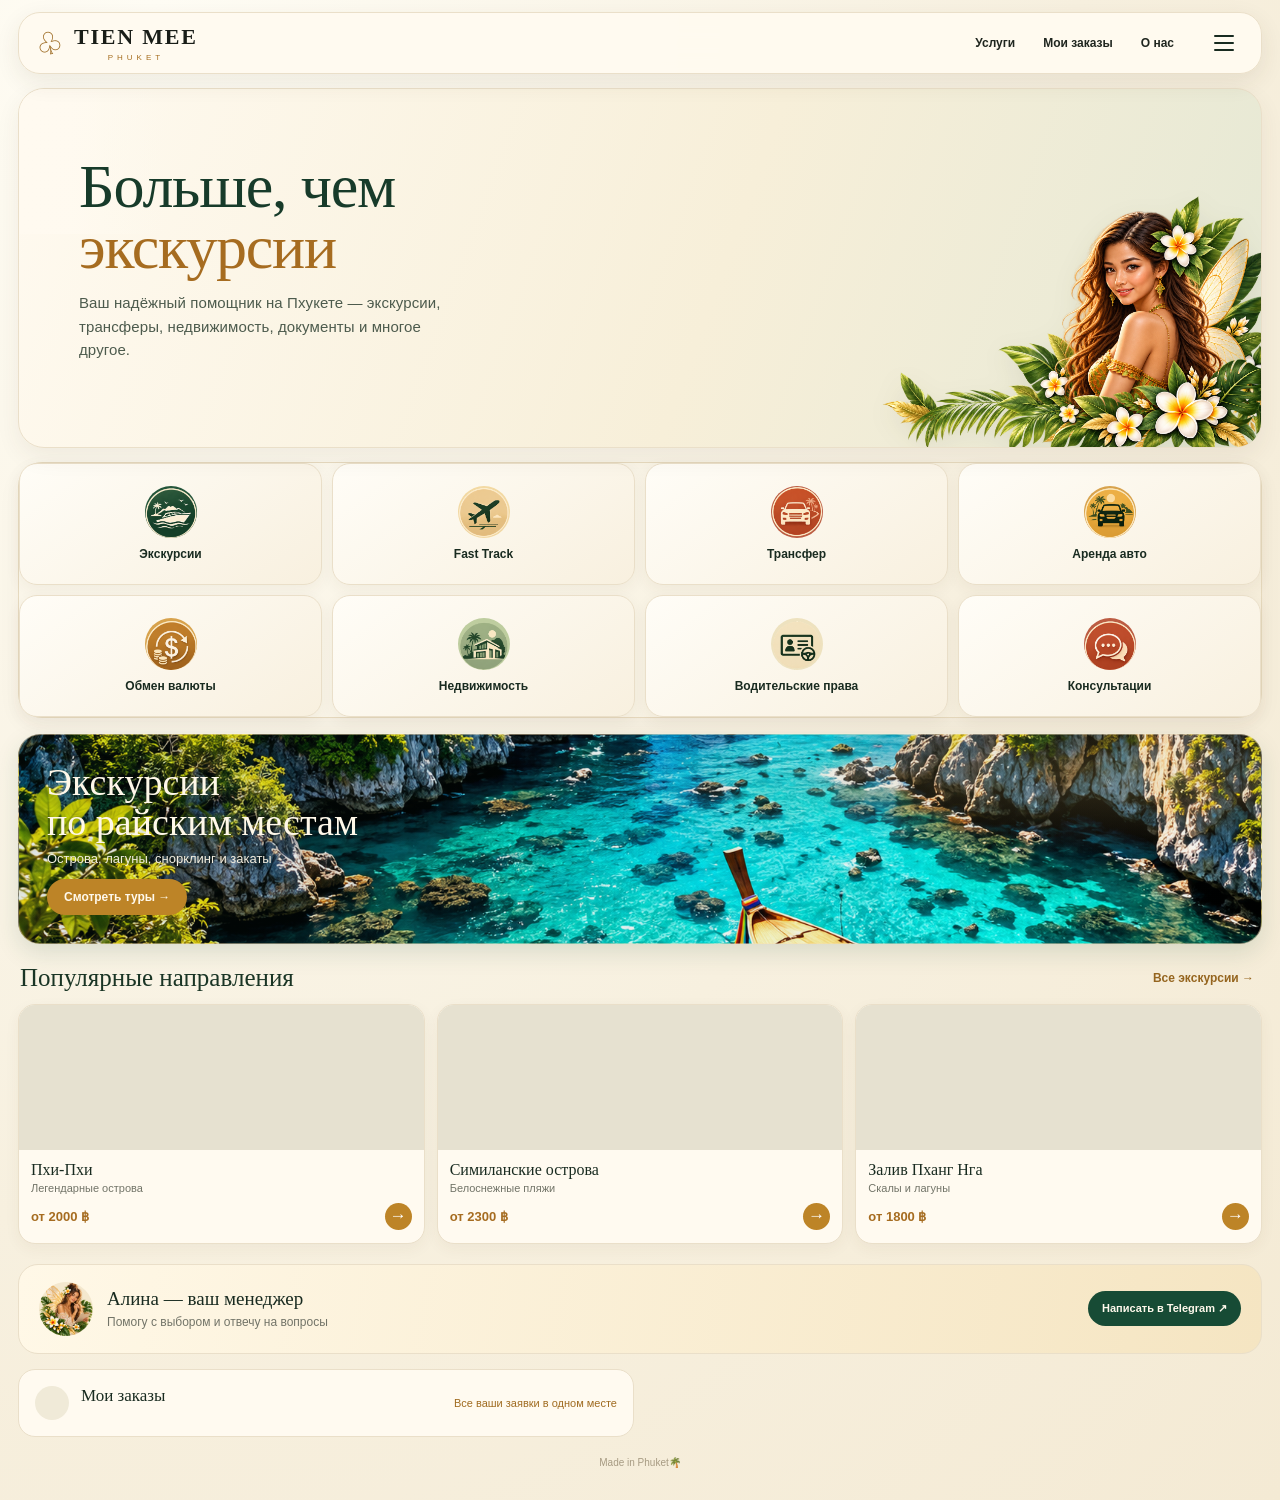
==== commit bd5ca755: "Update index.html" ====
--- a/index.html
+++ b/index.html
@@ -74,19 +74,68 @@
 <!-- ЭКСКУРСИИ -->
 <section id="excursions" class="screen">
   <button data-home class="back" type="button">‹ Назад</button>
-  <div class="section-cover cover-excursions"><div><b>Экскурсии</b><span>Откройте Пхукет и его окрестности</span></div></div>
-  <p class="sub">Морские и сухопутные поездки, аренда лодок и приватные маршруты.</p>
-<div class="excursion-tabs">
-  <button type="button" class="excursion-tab active" data-cat="sea">Морские</button>
-  <button type="button" class="excursion-tab" data-cat="land">Сухопутные</button>
-  <button type="button" class="excursion-tab" data-cat="shows">Вечерние шоу</button>
-  <button type="button" class="excursion-tab" data-cat="activities">Активности</button>
-  <button type="button" class="excursion-tab" data-cat="boats">Аренда лодок</button>
-  <button type="button" class="excursion-tab" data-cat="private">Приватные</button>
-</div>
-
-</section>
-
+
+  <div class="section-cover cover-excursions">
+    <div>
+      <b>Экскурсии</b>
+      <span>Откройте Пхукет и его окрестности</span>
+    </div>
+  </div>
+
+  <p class="sub">
+    Морские и сухопутные поездки, аренда лодок,
+    приватные маршруты и вечерние шоу.
+  </p>
+
+  <div class="excursion-tabs">
+    <button
+      type="button"
+      class="excursion-tab active"
+      data-cat="sea"
+    >Морские</button>
+
+    <button
+      type="button"
+      class="excursion-tab"
+      data-cat="land"
+    >Сухопутные</button>
+
+    <button
+      type="button"
+      class="excursion-tab"
+      data-cat="shows"
+    >Вечерние шоу</button>
+
+    <button
+      type="button"
+      class="excursion-tab"
+      data-cat="activities"
+    >Активности</button>
+
+    <button
+      type="button"
+      class="excursion-tab"
+      data-cat="boats"
+    >Аренда лодок</button>
+
+    <button
+      type="button"
+      class="excursion-tab"
+      data-cat="private"
+    >Приватные</button>
+  </div>
+</section>
+
+<!-- СПИСОК ЭКСКУРСИЙ -->
+<section id="category" class="screen">
+  <button data-back class="back" type="button">
+    ‹ К экскурсиям
+  </button>
+
+  <h2 id="catTitle">Морские экскурсии</h2>
+
+  <div id="excursionCatalog" class="excursion-grid"></div>
+</section>
 <section id="category" class="screen">
   <button data-back class="back" type="button">‹ К экскурсиям</button>
   <h2 id="catTitle">Экскурсии</h2>
--- a/styles.css
+++ b/styles.css
@@ -509,4 +509,35 @@
   -webkit-appearance: none;
   appearance: none;
 }
-
+/* Возвращаем фотографии экскурсий */
+.excursion-card img {
+  display: block !important;
+  width: 100%;
+  height: 190px;
+  object-fit: cover;
+}
+
+#excursionDetailContent img {
+  display: block !important;
+}
+
+/* Убираем заглушки */
+.excursion-card::before,
+.excursion-card::after,
+.section-cover::before,
+.popular-photo::after {
+  content: none !important;
+}
+
+/* Возвращаем фоны разделов */
+.section-cover {
+  background-color: #e6e1d0 !important;
+  background-size: cover !important;
+}
+
+/* Возвращаем изображение баннера */
+.feature-banner {
+  background-image: url("excursions-banner.png") !important;
+  background-size: cover !important;
+  background-position: center !important;
+}
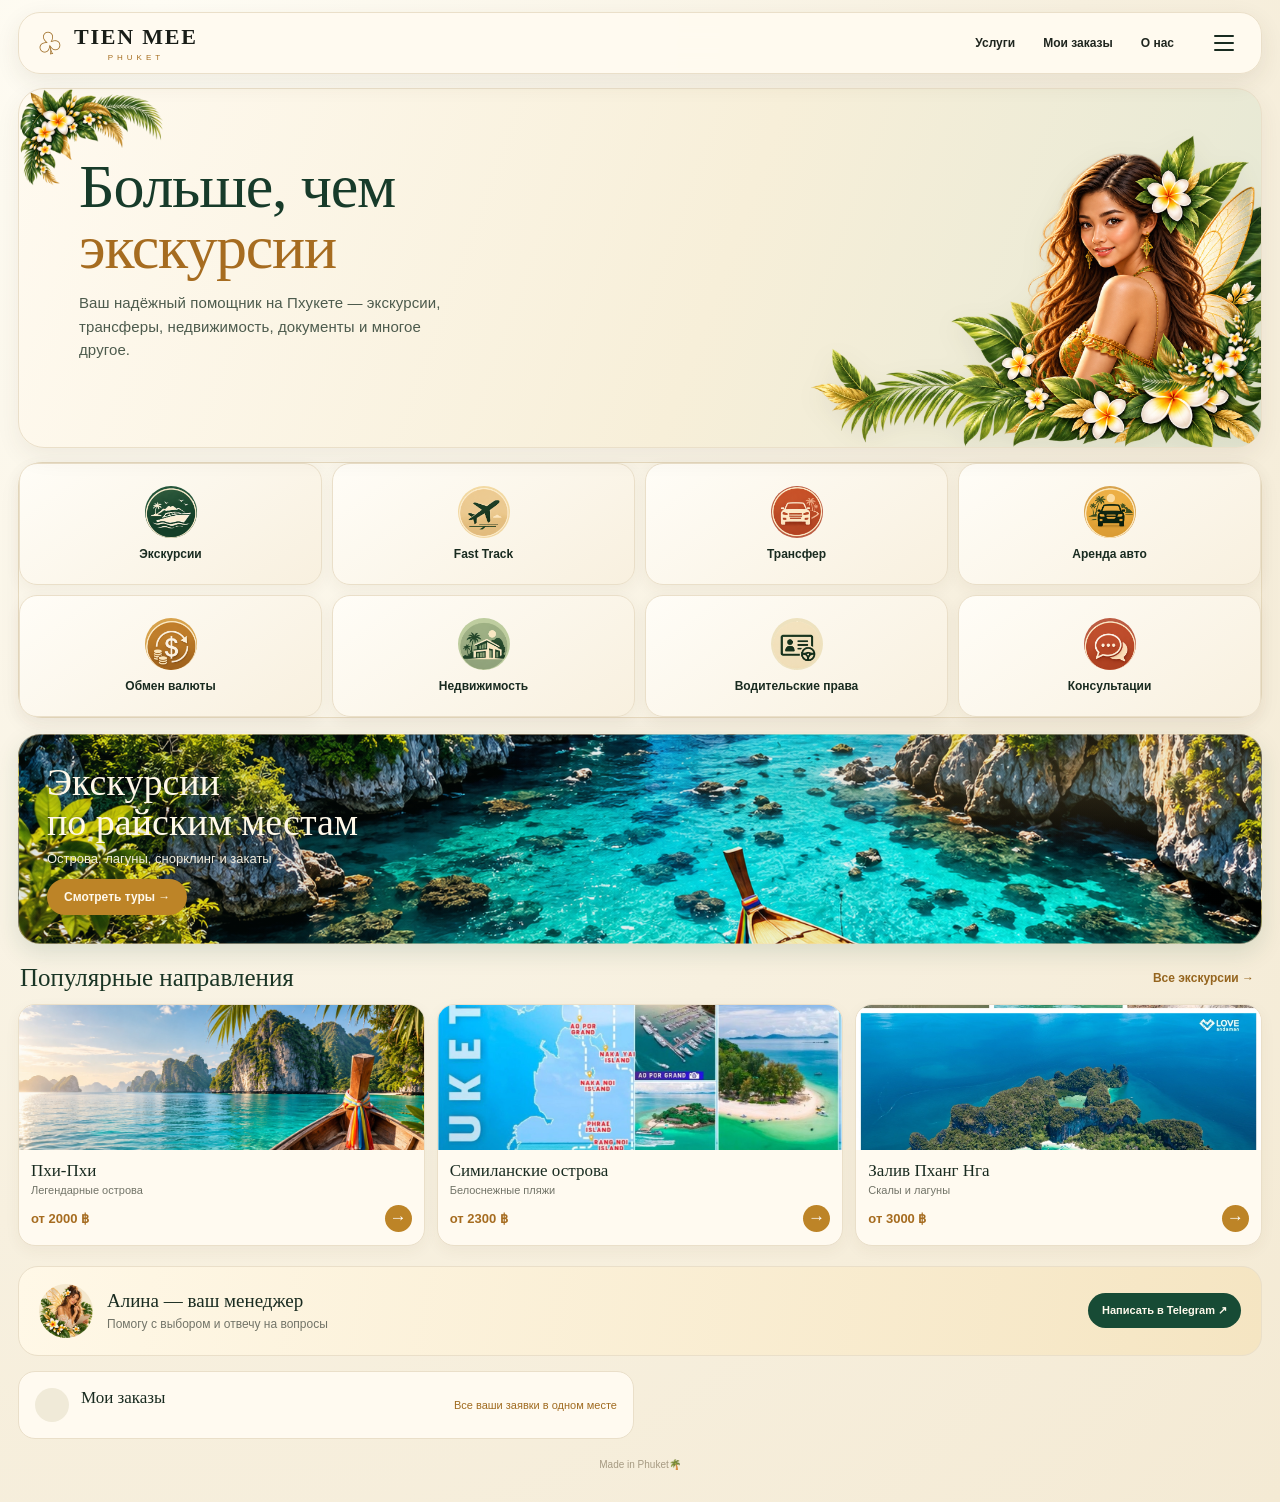
==== commit 8de4f33c: "Update index.html" ====
--- a/index.html
+++ b/index.html
@@ -50,15 +50,29 @@
       <small>Острова, лагуны, снорклинг и закаты</small>
       <span class="feature-cta">Смотреть туры →</span>
   </button>
-
-
   <section class="popular-section">
     <div class="section-heading"><h2>Популярные направления</h2><button data-open="excursions" type="button">Все экскурсии →</button></div>
     <div class="popular-grid">
-      <button class="popular-card popular-phi" data-open="excursions" type="button"><span class="popular-photo"></span><b>Пхи-Пхи</b><small>Легендарные острова</small><strong>от 2000 ฿ <i>→</i></strong></button>
-      <button class="popular-card popular-similan" data-open="excursions" type="button"><span class="popular-photo"></span><b>Симиланские острова</b><small>Белоснежные пляжи</small><strong>от 2300 ฿ <i>→</i></strong></button>
-      <button class="popular-card popular-phangnga" data-open="excursions" type="button"><span class="popular-photo"></span><b>Залив Пханг Нга</b><small>Скалы и лагуны</small><strong>от 1800 ฿ <i>→</i></strong></button>
-    </div>
+     <button class="popular-card popular-phi" data-open="excursions" data-excursion-id="phi-phi-day" type="button">
+  <span class="popular-photo"></span>
+  <b>Пхи-Пхи</b>
+  <small>Легендарные острова</small>
+  <strong>от 2000 ฿ <i>→</i></strong>
+</button>
+
+<button class="popular-card popular-similan" data-open="excursions" data-excursion-id="similan-islands" type="button">
+  <span class="popular-photo"></span>
+  <b>Симиланские острова</b>
+  <small>Белоснежные пляжи</small>
+  <strong>от 2300 ฿ <i>→</i></strong>
+</button>
+
+<button class="popular-card popular-phangnga" data-open="excursions" data-excursion-id="amazing-phang-nga" type="button">
+  <span class="popular-photo"></span>
+  <b>Залив Пханг Нга</b>
+  <small>Скалы и лагуны</small>
+  <strong>от 3000 ฿ <i>→</i></strong>
+</button>
   </section>
 
   <button class="manager-banner" data-open="manager" type="button">
@@ -117,28 +131,9 @@
       class="excursion-tab"
       data-cat="boats"
     >Аренда лодок</button>
-
-    <button
-      type="button"
-      class="excursion-tab"
-      data-cat="private"
-    >Приватные</button>
-  </div>
-</section>
-
-<!-- СПИСОК ЭКСКУРСИЙ -->
-<section id="category" class="screen">
-  <button data-back class="back" type="button">
-    ‹ К экскурсиям
-  </button>
-
-  <h2 id="catTitle">Морские экскурсии</h2>
-
-  <div id="excursionCatalog" class="excursion-grid"></div>
-</section>
-<section id="category" class="screen">
-  <button data-back class="back" type="button">‹ К экскурсиям</button>
-  <h2 id="catTitle">Экскурсии</h2>
+  </div>
+
+  <!-- Список экскурсий отображается на этом же экране под категориями -->
   <div id="excursionCatalog" class="excursion-grid"></div>
 </section>
 
--- a/styles.css
+++ b/styles.css
@@ -154,7 +154,7 @@
 .excursion-card-photo.show-cover{background-image:linear-gradient(120deg,#463c53,#b77c60)}
 .excursion-card-photo.activity-cover{background-image:linear-gradient(120deg,#c9d8d0,#789b9b)}
 .excursion-card-body{padding:15px}.excursion-card h3{font-family:Georgia,serif;font-size:21px;font-weight:500;line-height:1.15;margin:0 0 8px}.excursion-card p{font-size:13px;line-height:1.5;color:var(--muted);margin:0 0 12px;display:-webkit-box;-webkit-line-clamp:3;-webkit-box-orient:vertical;overflow:hidden}
-.excursion-price{font-weight:750;color:var(--green-dark);font-size:14px;line-height:1.5;margin:8px 0 12px}.excursion-open{margin-top:4px}.detail-photo{height:190px;border-radius:21px;background:linear-gradient(135deg,#c5d4c1,#738b78);background-position:center;background-size:cover;display:flex;align-items:flex-end;padding:17px;margin-bottom:17px;color:#fff;font-weight:700;text-shadow:0 1px 4px #34463a}.detail-description{line-height:1.6;color:var(--text)}.detail-price{font-size:16px;padding:12px 14px;background:var(--green-light);border-radius:14px}.availability-note{background:#f0eee4;border-radius:12px;padding:12px;font-size:13px}.program-list{padding-left:23px;display:flex;flex-direction:column;gap:10px}.program-list li{padding-left:2px;line-height:1.45}.program-list li b{display:block;color:var(--green-dark);font-size:13px}.program-list li span{display:block;font-size:14px}.excursion-notes{border:1px solid var(--line);border-radius:15px;padding:14px;margin:12px 0;background:var(--cream);font-size:13px;line-height:1.5}.excursion-notes ul{padding-left:19px;margin-bottom:0}.booking-form{margin-top:20px;padding:17px;border:1px solid var(--line);border-radius:20px;background:#fbf9f3}.booking-form h3{font-family:Georgia,serif;font-size:22px;font-weight:500;margin:0 0 7px}.whatsapp-link{display:block;text-align:center;background:#e8efe3;color:#34463a;border-radius:14px;padding:13px;font-weight:750;text-decoration:none;margin:12px 0}.excursion-card .submit{margin-top:7px}
+.excursion-price{font-weight:750;color:var(--green-dark);font-size:14px;line-height:1.5;margin:8px 0 12px}.excursion-open{margin-top:4px}.detail-photo{height:190px;border-radius:21px;background:linear-gradient(135deg,#c5d4c1,#738b78);background-position:center;background-size:cover;display:flex;align-items:flex-end;padding:17px;margin-bottom:17px;color:#fff;font-weight:700;text-shadow:0 1px 4px #34463a}.detail-description{line-height:1.6;color:var(--text)}.detail-price{font-size:16px;padding:12px 14px;background:var(--green-light);border-radius:14px}.availability-note{background:#f0eee4;border-radius:12px;padding:12px;font-size:13px}.program-list{padding-left:23px;display:flex;flex-direction:column;gap:10px}.program-list li{padding-left:2px;line-height:1.45}.program-list li b{display:block;color:var(--green-dark);font-size:13px}.program-list li span{display:block;font-size:14px}.excursion-notes{border:1px solid var(--line);border-radius:15px;padding:14px;margin:12px 0;background:var(--cream);font-size:13px;line-height:1.5}.excursion-notes ul{padding-left:28px;margin-left:0;margin-bottom:0;list-style-position:outside}booking-form{margin-top:20px;padding:17px;border:1px solid var(--line);border-radius:20px;background:#fbf9f3}.booking-form h3{font-family:Georgia,serif;font-size:22px;font-weight:500;margin:0 0 7px}.whatsapp-link{display:block;text-align:center;background:#e8efe3;color:#34463a;border-radius:14px;padding:13px;font-weight:750;text-decoration:none;margin:12px 0}.excursion-card .submit{margin-top:7px}
 
 /* =========================================================
    TIEN MEE TROPICAL BOUTIQUE — visual refresh
@@ -218,20 +218,20 @@
 .brand-lockup{gap:10px}.brand-palm{font-size:31px;color:#9b681f;transform:rotate(-12deg)}.brand-lockup b{font-size:22px;letter-spacing:1.8px;color:#191d18}.brand-lockup small{font-size:8px;letter-spacing:4px;color:#a66e20;margin-top:4px}
 .desktop-nav{display:flex;align-items:center;gap:4px;margin-left:auto}.desktop-nav button{border:0;background:transparent;padding:10px 12px;border-radius:999px;color:#20261f;font-size:12px;font-weight:650}.desktop-nav button:hover{background:#f0e6d2}
 .menu-toggle{display:flex;flex-direction:column;justify-content:center;gap:5px;width:38px;height:38px;border:0;border-radius:12px;background:transparent;padding:8px;margin-left:4px}.menu-toggle span{display:block;height:2px;width:20px;border-radius:2px;background:#182b20}
-.hero.hero-brand{height:auto;min-height:350px;margin-bottom:14px;padding:40px 34px;display:flex;align-items:flex-start;justify-content:center;text-align:left;border:1px solid #eadfc9;border-radius:26px;background:linear-gradient(115deg,#fffaf0 0%,#f5e8c9 100%) !important;box-shadow:0 9px 25px rgba(76,62,36,.07);isolation:isolate}
+.hero.hero-brand{height:auto;min-height:350px;margin-bottom:14px;padding:40px 34px;display:flex;align-items:flex-start;justify-content:center;text-align:left;border:1px solid #eadfc9;border-radius:26px;box-shadow:0 9px 25px rgba(76,62,36,.07);isolation:isolate}
 .hero.hero-brand:before{content:"";position:absolute;inset:0;z-index:-1;background:radial-gradient(ellipse at 86% 50%,rgba(211,177,107,.24),transparent 38%),linear-gradient(90deg,rgba(255,250,240,.35),rgba(255,250,240,0))}
 .hero-copy{width:min(55%,520px)}.brand-eyebrow{font-size:10px;letter-spacing:2.5px;color:#93621d;margin-bottom:13px}.hero-brand h1{font:500 clamp(38px,5vw,62px)/.98 Georgia,'Times New Roman',serif;letter-spacing:-1.2px;color:#173b2a;margin:0}.hero-brand h1 em{font-style:normal;color:#a66c20}.hero-brand p{max-width:390px;font-size:15px;line-height:1.55;color:#4d5b4d;margin:14px 0 19px}.hero-cta{display:inline-flex;align-items:center;gap:12px;border:0;border-radius:999px;background:#174b35;color:#fff9ed;padding:13px 20px;font-weight:700;font-size:13px;box-shadow:0 6px 16px rgba(23,75,53,.16)}.hero-botanical{position:absolute;right:8%;bottom:8%;font-size:88px;color:#c8a45f;opacity:.75;pointer-events:none}
 .home-services{display:grid;grid-template-columns:repeat(4,minmax(0,1fr));gap:10px;padding:0;margin:0 0 16px;background:transparent}.service-tile{min-height:122px;gap:9px;padding:14px 8px;border:1px solid #eadfc9;border-radius:18px;background:linear-gradient(145deg,#fffdf7,#f8f0df);box-shadow:0 5px 16px rgba(74,62,39,.055)}.service-icon{width:52px;height:52px;font-size:24px}.service-tile b{font-size:12px}.service-tile small{font-size:10px}
 .feature-banner{min-height:210px;margin-bottom:20px;padding:26px 28px;border-radius:22px;background:linear-gradient(120deg,#174b42,#0d3a32) !important;border:1px solid rgba(231,213,174,.5);box-shadow:0 9px 23px rgba(23,75,53,.13)}.feature-banner:before{background:radial-gradient(ellipse at 90% 20%,rgba(213,177,98,.24),transparent 34%),linear-gradient(90deg,rgba(10,55,48,.12),rgba(10,55,48,.02))}.feature-label{font-size:9px;letter-spacing:2.5px;color:#e7c47c}.feature-banner strong{font:500 clamp(28px,3vw,38px)/1.05 Georgia,serif}.feature-cta{border-radius:999px;background:#bd8427;padding:11px 17px}
-.popular-section{margin-bottom:20px}.section-heading h2{font:500 25px/1.15 Georgia,serif;color:#1a3525}.section-heading button{color:#95651f}.popular-grid{gap:12px}.popular-card{background:#fffaf0;border-color:#eadfc9;border-radius:17px;box-shadow:0 5px 15px rgba(74,62,42,.05)}.popular-photo{height:145px;background:#e6e1d0 !important;position:relative}.popular-photo:after{content:"ФОТО ЭКСКУРСИИ";position:absolute;inset:0;display:grid;place-items:center;font-size:10px;letter-spacing:1.5px;color:#9a987e;background:linear-gradient(135deg,#f4ecd9,#e4e7d5)}.popular-card>b{font:500 16px Georgia,serif}.popular-card>strong{color:#a66c20}.popular-card i{background:#bd8427}
+.popular-section{margin-bottom:20px}.section-heading h2{font:500 25px/1.15 Georgia,serif;color:#1a3525}.section-heading button{color:#95651f}.popular-grid{gap:12px}.popular-card{background:#fffaf0;border-color:#eadfc9;border-radius:17px;box-shadow:0 5px 15px rgba(74,62,42,.05)}position:absolute;inset:0;display:grid;place-items:center;font-size:10px;letter-spacing:1.5px;color:#9a987e;background:linear-gradient(135deg,#f4ecd9,#e4e7d5)}.popular-card>b{font:500 16px Georgia,serif}.popular-card>strong{color:#a66c20}.popular-card i{background:#bd8427}
 .manager-banner{background:linear-gradient(100deg,#fff8e7,#f5e5c2);border-color:#eadfc9;border-radius:20px}.manager-avatar{background:#174b35}.manager-action{background:#174b35}.home-utility-links button{background:#fffaf0;border-color:#eadfc9}
-.screen{padding:4px 0 28px}.back{color:#174b35;font-weight:650}.section-cover{height:235px;border-radius:22px;background:#e6e1d0 !important;box-shadow:none;border:1px solid #eadfc9;position:relative;overflow:hidden}.section-cover:before{content:"ФОТО БУДЕТ ДОБАВЛЕНО";position:absolute;inset:0;display:grid;place-items:center;color:#9a987e;font-size:10px;letter-spacing:2px;background:linear-gradient(135deg,#f4ecd9,#dfe6d4)}.section-cover:after{background:linear-gradient(0deg,rgba(12,47,34,.82),rgba(12,47,34,.02) 85%)}.section-cover>div{z-index:2}.section-cover b{font:500 clamp(27px,4vw,36px)/1.1 Georgia,serif}.sub{font-size:14px;line-height:1.6;color:#657064}
+.screen{padding:4px 0 28px}.back{color:#174b35;font-weight:650}.section-cover{height:235px;border-radius:22px;box-shadow:none;border:1px solid #eadfc9;position:relative;overflow:hidden}position:absolute;inset:0;display:grid;place-items:center;color:#9a987e;font-size:10px;letter-spacing:2px;background:linear-gradient(135deg,#f4ecd9,#dfe6d4)}.section-cover:after{background:linear-gradient(0deg,rgba(12,47,34,.82),rgba(12,47,34,.02) 85%)}.section-cover>div{z-index:2}.section-cover b{font:500 clamp(27px,4vw,36px)/1.1 Georgia,serif}.sub{font-size:14px;line-height:1.6;color:#657064}
 .list{gap:10px}.list button{background:#fffaf0;border-color:#eadfc9;border-radius:17px;padding:16px;box-shadow:0 4px 13px rgba(70,62,44,.04)}.list button b{font-size:15px}.list button small{font-size:12px}
 .info,.payment{background:#fff7e7;border-color:#eadfc9;border-radius:18px}.info b,.payment b{font:500 19px Georgia,serif}.info span,.payment span{font-size:13px;line-height:1.6}
 form{background:#fffaf0;border-color:#eadfc9}form label{color:#253529}form input,form textarea,form select{background:#fffdf8;border-color:#e8dcc4;border-radius:13px}form input:focus,form textarea:focus,form select:focus{border-color:#68896b;box-shadow:0 0 0 3px rgba(23,75,53,.1)}.submit{background:#174b35;border-radius:999px;box-shadow:0 7px 17px rgba(23,75,53,.15)}.confirmation{background:#fffaf0;border-color:#eadfc9}
 /* Catalog cards and details generated by app.js */
-.excursion-grid{display:grid;grid-template-columns:repeat(2,minmax(0,1fr));gap:12px;margin-top:14px}.excursion-card{position:relative;display:flex;flex-direction:column;text-align:left;padding:0;overflow:hidden;border:1px solid #eadfc9;border-radius:18px;background:#fffaf0;box-shadow:0 5px 15px rgba(74,62,42,.05);color:#192b20}.excursion-card img{display:none !important}.excursion-card:before{content:"";display:block;flex:0 0 145px;width:100%;background:linear-gradient(135deg,#f4ecd9,#e1e7d5);border-bottom:1px solid #e8dcc4}.excursion-card:after{content:"ФОТО ЭКСКУРСИИ";position:absolute;top:66px;left:0;right:0;text-align:center;color:#9a987e;font-size:10px;letter-spacing:1.5px;pointer-events:none}.excursion-card-body{display:flex;flex-direction:column;gap:7px;padding:13px 14px 15px}.excursion-card-body>b{font:500 17px/1.2 Georgia,serif;color:#1b2c20}.excursion-card-body small{font-size:11px;line-height:1.45;color:#727468;display:-webkit-box;-webkit-line-clamp:3;-webkit-box-orient:vertical;overflow:hidden}.excursion-card-body strong{font-size:14px;color:#a66c20;margin-top:3px}.excursion-arrow{position:absolute;right:11px;bottom:12px;width:27px;height:27px;display:grid;place-items:center;border-radius:50%;background:#bd8427;color:white;font-size:20px}.excursion-empty{padding:18px;background:#fffaf0;border:1px dashed #e2d4b8;border-radius:16px;color:#727468}
-#excursionDetailContent{padding:0 0 20px}#excursionDetailContent h2,#category h2{font:500 clamp(27px,4vw,36px)/1.15 Georgia,serif;color:#1b2c20}#excursionDetailContent h3{font:500 21px Georgia,serif;color:#1b2c20}#excursionDetailContent img{display:none !important}#excursionDetailContent .excursion-description{color:#5f685c;font-size:14px;line-height:1.7}#excursionDetailContent .excursion-prices>div{background:#fff5df;border-color:#ead7ad;border-radius:15px}#excursionDetailContent .excursion-prices b{color:#a66c20}#excursionDetailContent .excursion-program li{background:#fffaf0;border-color:#eadfc9;color:#4d5b4d}#excursionDetailContent .excursion-program li b{color:#174b35}#excursionDetailContent .excursion-notes{background:#fff4e6;border-color:#eadfc9;color:#775b42}#excursionDetailContent .excursion-form{background:#fffaf0;border-color:#eadfc9;box-shadow:0 6px 18px rgba(74,62,42,.05)}#excursionDetailContent .excursion-form label{color:#344638}#excursionDetailContent .excursion-form input,#excursionDetailContent .excursion-form textarea{border-color:#e8dcc4;background:#fffdf8;color:#192b20}#excursionDetailContent .excursion-form input:focus,#excursionDetailContent .excursion-form textarea:focus{border-color:#68896b;box-shadow:0 0 0 3px rgba(23,75,53,.1)}#excursionDetailContent .excursion-form button{background:#174b35;border-radius:999px;box-shadow:none}
+.excursion-grid{display:grid;grid-template-columns:repeat(2,minmax(0,1fr));gap:12px;margin-top:14px}.excursion-card{position:relative;display:flex;flex-direction:column;text-align:left;padding:0;overflow:hidden;border:1px solid #eadfc9;border-radius:18px;background:#fffaf0;box-shadow:0 5px 15px rgba(74,62,42,.05);color:#192b20}flex:0 0 145px;width:100%;background:linear-gradient(135deg,#f4ecd9,#e1e7d5);border-bottom:1px solid #e8dcc4}position:absolute;top:66px;left:0;right:0;text-align:center;color:#9a987e;font-size:10px;letter-spacing:1.5px;pointer-events:none}.excursion-card-body{display:flex;flex-direction:column;gap:7px;padding:13px 14px 15px}.excursion-card-body>b{font:500 17px/1.2 Georgia,serif;color:#1b2c20}.excursion-card-body small{font-size:11px;line-height:1.45;color:#727468;display:-webkit-box;-webkit-line-clamp:3;-webkit-box-orient:vertical;overflow:hidden}.excursion-card-body strong{font-size:14px;color:#a66c20;margin-top:3px}.excursion-arrow{position:absolute;right:11px;bottom:12px;width:27px;height:27px;display:grid;place-items:center;border-radius:50%;background:#bd8427;color:white;font-size:20px}.excursion-empty{padding:18px;background:#fffaf0;border:1px dashed #e2d4b8;border-radius:16px;color:#727468}
+#excursionDetailContent{padding:0 0 20px}#excursionDetailContent h2,#category h2{font:500 clamp(27px,4vw,36px)/1.15 Georgia,serif;color:#1b2c20}#excursionDetailContent h3{font:500 21px Georgia,serif;color:#1b2c20}#excursionDetailContent .excursion-description{color:#5f685c;font-size:14px;line-height:1.7}#excursionDetailContent .excursion-prices>div{background:#fff5df;border-color:#ead7ad;border-radius:15px}#excursionDetailContent .excursion-prices b{color:#a66c20}#excursionDetailContent .excursion-program li{background:#fffaf0;border-color:#eadfc9;color:#4d5b4d}#excursionDetailContent .excursion-program li b{color:#174b35}#excursionDetailContent .excursion-notes{background:#fff4e6;border-color:#eadfc9;color:#775b42}#excursionDetailContent .excursion-form{background:#fffaf0;border-color:#eadfc9;box-shadow:0 6px 18px rgba(74,62,42,.05)}#excursionDetailContent .excursion-form label{color:#344638}#excursionDetailContent .excursion-form input,#excursionDetailContent .excursion-form textarea{border-color:#e8dcc4;background:#fffdf8;color:#192b20}#excursionDetailContent .excursion-form input:focus,#excursionDetailContent .excursion-form textarea:focus{border-color:#68896b;box-shadow:0 0 0 3px rgba(23,75,53,.1)}#excursionDetailContent .excursion-form button{background:#174b35;border-radius:999px;box-shadow:none}
 .contact-button{background:#174b35;border-radius:999px}.contact-button.secondary{background:#fffaf0;color:#174b35;border-color:#eadfc9}.license-prices,.simple-license-form{background:#fffaf0;border-color:#eadfc9}.license-price-row b{color:#a66c20}
 @media(min-width:700px){.hero.hero-brand{min-height:360px}.home-services{grid-template-columns:repeat(4,minmax(0,1fr))}.excursion-grid{grid-template-columns:repeat(2,minmax(0,1fr))}}
 @media(max-width:699px){.app{padding:8px 12px 25px}.topbar.brand-header{top:5px;padding:8px 11px;min-height:56px;gap:8px}.brand-lockup b{font-size:18px;letter-spacing:1.4px}.brand-lockup small{font-size:8px;letter-spacing:3px}.brand-palm{font-size:26px}.desktop-nav{display:none;position:absolute;top:calc(100% + 7px);left:0;right:0;padding:8px;flex-direction:column;align-items:stretch;background:#fffaf0;border:1px solid #eadfc9;border-radius:16px;box-shadow:0 10px 25px rgba(65,55,34,.12)}.desktop-nav.nav-open{display:flex}.desktop-nav button{text-align:left;padding:12px}.hero.hero-brand{min-height:320px;padding:28px 21px;background-position:center}.hero-copy{width:76%}.hero-brand h1{font-size:clamp(36px,9vw,50px)}.hero-brand p{font-size:13px;max-width:285px}.hero-botanical{right:5%;bottom:5%;font-size:43px}.home-services{grid-template-columns:repeat(4,minmax(0,1fr));gap:7px;padding:0}.service-tile{min-height:112px;padding:10px 4px;gap:6px;border-radius:14px}.service-icon{width:38px;height:38px;font-size:20px}.service-tile b{font-size:10px}.service-tile small{font-size:9px;line-height:1.2}.feature-banner{min-height:190px;padding:22px 20px;border-radius:20px}.feature-banner strong{font-size:28px}.feature-banner>small{font-size:11px}.section-heading h2{font-size:21px}.popular-grid{grid-template-columns:repeat(3,minmax(0,1fr));gap:7px}.popular-photo{height:92px}.popular-card{border-radius:13px;padding-bottom:10px}.popular-card>b{font-size:12px;line-height:1.2;margin:8px 7px 3px}.popular-card>small{font-size:9px;line-height:1.25;margin:0 7px 7px}.popular-card>strong{width:calc(100% - 14px);margin:auto 7px 0;font-size:10px}.popular-card i{width:21px;height:21px;font-size:13px}.manager-banner{gap:9px;padding:13px 11px;border-radius:17px}.manager-avatar{flex-basis:40px;width:40px;height:40px;font-size:13px}.manager-copy b{font-size:15px}.manager-copy small{font-size:10px}.manager-action{padding:9px 10px;font-size:9px;max-width:120px;white-space:normal;text-align:center}.home-utility-links{gap:8px}.home-utility-links button{padding:12px 9px;grid-template-columns:28px 1fr auto;gap:4px 7px}.home-utility-links button>span{width:27px;height:27px;font-size:10px}.home-utility-links b{font-size:14px}.home-utility-links small{font-size:9px}.section-cover{height:190px;border-radius:20px}.section-cover>div{left:18px;bottom:18px}.section-cover b{font-size:25px}.license-price-row{font-size:12px}.excursion-grid{grid-template-columns:1fr}}
@@ -247,7 +247,20 @@
 .service-icon img{display:block;width:100%;height:100%;object-fit:contain;padding:0;border-radius:50%}
 .manager-avatar{overflow:hidden;background:#f4e8ce;border:0}
 .manager-avatar img{width:100%;height:100%;object-fit:cover;object-position:center top;display:block}
-.feature-banner{background:linear-gradient(120deg,#0e493f,#0b3b32) !important}
+.feature-banner {
+  background-color: #0b3b32 !important;
+  background-image:
+    linear-gradient(
+      90deg,
+      rgba(0, 15, 10, 0.78) 0%,
+      rgba(0, 15, 10, 0.45) 45%,
+      transparent 75%
+    ),
+    url("excursions-banner.png");
+  background-size: cover, cover;
+  background-position: center, 58% center;
+  background-repeat: no-repeat;
+}
 .feature-banner:after{content:"";position:absolute;inset:auto -4% -35% auto;width:48%;height:125%;background:url("images/a_clean_high_resolution_realistic_tropical_flora.png") center/contain no-repeat;opacity:.36;z-index:-1;pointer-events:none}
 @media(max-width:699px){.hero.hero-brand{min-height:320px;padding:28px 18px}.hero-copy{width:68%}.hero-fairy{right:-7%;width:59%;height:95%;bottom:-1%}.hero-brand h1{font-size:clamp(34px,8.5vw,48px)}.hero-brand p{max-width:235px;font-size:12px;line-height:1.45}.service-icon img{padding:0}.manager-avatar img{object-position:center top}}
 @media(max-width:370px){.hero-copy{width:72%}.hero-fairy{right:-13%;width:62%;opacity:.96}.hero-brand p{max-width:205px}}
@@ -272,41 +285,44 @@
 }
 
 .hero-brand .hero-fairy {
-  position: absolute;
-  z-index: 2;
-  right: -8px;
-  bottom: -8px;
-  width: min(54%, 390px);
+  width: 88%;
   height: auto;
-  max-height: 108%;
+  max-height: 88%;
+  right: -18px;
+  bottom: -2px;
   object-fit: contain;
-  object-position: bottom right;
-  pointer-events: none;
-}
-
+  object-position: right bottom;
+}
 .hero-brand .hero-botanical {
   display: none;
 }
 
-.hero-brand::before,
-.hero-brand::after {
+/* Угловые цветочные композиции */
+.hero.hero-brand::before,
+.hero.hero-brand::after {
   content: "";
+  display: block;
   position: absolute;
-  z-index: 1;
+  z-index: 4;
   width: 145px;
   height: 145px;
-  background: url("Tropical Plumeria Corner Border.png") center / contain no-repeat;
+  background-image: url("Tropical Plumeria Corner Arrangement.png") !important;
+  background-size: contain !important;
+  background-repeat: no-repeat !important;
   pointer-events: none;
-}
-
-.hero-brand::before {
-  top: -12px;
-  left: -10px;
-}
-
-.hero-brand::after {
-  right: -12px;
-  bottom: -12px;
+  opacity: 1;
+}
+
+.hero.hero-brand::before {
+  top: 0;
+  left: 0;
+  background-position: top left;
+}
+
+.hero.hero-brand::after {
+  right: 0;
+  bottom: 0;
+  background-position: bottom right;
   transform: rotate(180deg);
 }
 
@@ -325,17 +341,18 @@
   }
 
   .hero-brand .hero-fairy {
-    width: 66%;
-    right: -12px;
-    bottom: 0;
-    max-height: 65%;
-  }
-
-  .hero-brand::before,
-  .hero-brand::after {
-    width: 105px;
-    height: 105px;
-  }
+  width: 78%;
+  right: -18px;
+  bottom: -2px;
+  height: auto;
+  max-height: 78%;
+}
+
+  .hero.hero-brand::before,
+  .hero.hero-brand::after {
+  width: 145px;
+  height: 145px;
+}
 }
 /* Общая ширина элементов на мобильных устройствах */
 *,
@@ -529,15 +546,194 @@
   content: none !important;
 }
 
-/* Возвращаем фоны разделов */
-.section-cover {
-  background-color: #e6e1d0 !important;
-  background-size: cover !important;
-}
-
 /* Возвращаем изображение баннера */
 .feature-banner {
   background-image: url("excursions-banner.png") !important;
   background-size: cover !important;
   background-position: center !important;
 }
+.excursion-arrow {
+  display: none !important;
+}
+/* Карточки экскурсий: компактная горизонтальная компоновка */
+#excursionCatalog .excursion-card {
+  display: grid;
+  grid-template-columns: 145px minmax(0, 1fr);
+  align-items: center;
+  gap: 16px;
+  padding: 12px;
+  min-height: 0;
+  height: auto;
+  text-align: left;
+}
+
+/* Фотография крупнее */
+#excursionCatalog .excursion-card > img {
+  display: block;
+  width: 145px;
+  height: 145px;
+  object-fit: cover;
+  border-radius: 16px;
+}
+
+/* Название и цена без описания */
+#excursionCatalog .excursion-card-body {
+  display: flex;
+  flex-direction: column;
+  align-items: flex-start;
+  justify-content: center;
+  gap: 12px;
+  min-width: 0;
+}
+
+#excursionCatalog .excursion-card-body b {
+  font-size: 19px;
+  line-height: 1.25;
+}
+
+#excursionCatalog .excursion-card-body strong {
+  font-size: 18px;
+  line-height: 1.2;
+}
+
+/* На узких экранах */
+@media (max-width: 400px) {
+  #excursionCatalog .excursion-card {
+    grid-template-columns: 120px minmax(0, 1fr);
+    gap: 12px;
+    padding: 10px;
+  }
+
+  #excursionCatalog .excursion-card > img {
+    width: 120px;
+    height: 120px;
+  }
+
+  #excursionCatalog .excursion-card-body b {
+    font-size: 17px;
+  }
+
+  #excursionCatalog .excursion-card-body strong {
+    font-size: 16px;
+  }
+}
+/* Единый размер фотографий внутри программы экскурсии */
+#excursionDetailContent .excursion-gallery {
+  width: 100%;
+  margin: 10px 0 20px;
+  overflow: hidden;
+  border-radius: 20px;
+  background: #e9e2d2;
+}
+
+#excursionDetailContent .excursion-gallery-track {
+  display: flex;
+  width: 100%;
+  overflow-x: auto;
+  overflow-y: hidden;
+  scroll-snap-type: x mandatory;
+  scrollbar-width: none;
+  -webkit-overflow-scrolling: touch;
+}
+
+#excursionDetailContent .excursion-gallery-track::-webkit-scrollbar {
+  display: none;
+}
+
+#excursionDetailContent .excursion-gallery-track img.excursion-hero-image {
+  display: block !important;
+  flex: 0 0 100%;
+  width: 100%;
+  height: 245px;
+  min-width: 0;
+  max-width: 100%;
+  margin: 0;
+  padding: 0;
+  object-fit: cover;
+  object-position: center;
+  border-radius: 0;
+  background: #e9e2d2;
+  box-shadow: none;
+  scroll-snap-align: start;
+}
+
+#excursionDetailContent .excursion-gallery-dots {
+  display: flex;
+  justify-content: center;
+  gap: 8px;
+  padding: 12px 0;
+  background: #fffaf0;
+}
+
+#excursionDetailContent .excursion-gallery-dot {
+  width: 8px;
+  height: 8px;
+  padding: 0;
+  border: 0;
+  border-radius: 50%;
+  background: #c8c1b2;
+}
+
+#excursionDetailContent .excursion-gallery-dot.is-active {
+  background: #174b35;
+}
+
+@media (min-width: 600px) {
+  #excursionDetailContent .excursion-gallery-track img.excursion-hero-image {
+    height: 360px;
+  }
+}
+/* Восстановление фотографий разделов */
+.popular-phi .popular-photo {
+  background: url("excursions.jpg") center / cover no-repeat;
+}
+
+.popular-similan .popular-photo {
+  background: url("islands-route.jpg") center / cover no-repeat;
+}
+
+.popular-phangnga .popular-photo {
+  background: url("hong-phangnga.jpg") center / cover no-repeat;
+}
+
+.cover-excursions {
+  background: url("excursions.jpg") center / cover no-repeat;
+}
+
+.cover-fasttrack {
+  background: url("fasttrack.jpg") center / cover no-repeat;
+}
+
+.cover-transfer {
+  background: url("transfer.jpg") center / cover no-repeat;
+}
+
+.cover-cars {
+  background: url("cars.jpg") center / cover no-repeat;
+}
+
+.cover-exchange {
+  background: url("exchange.jpg") center / cover no-repeat;
+}
+
+.cover-realestate {
+  background: url("realestate.jpg") center / cover no-repeat;
+}
+
+.cover-business {
+  background: url("business.jpg") center / cover no-repeat;
+}
+
+/* Реальные фотографии экскурсий */
+.excursion-card img {
+  display: block;
+  width: 100%;
+  height: 190px;
+  object-fit: cover;
+}
+
+#excursionDetailContent img {
+  display: block;
+  max-width: 100%;
+  height: auto;
+}
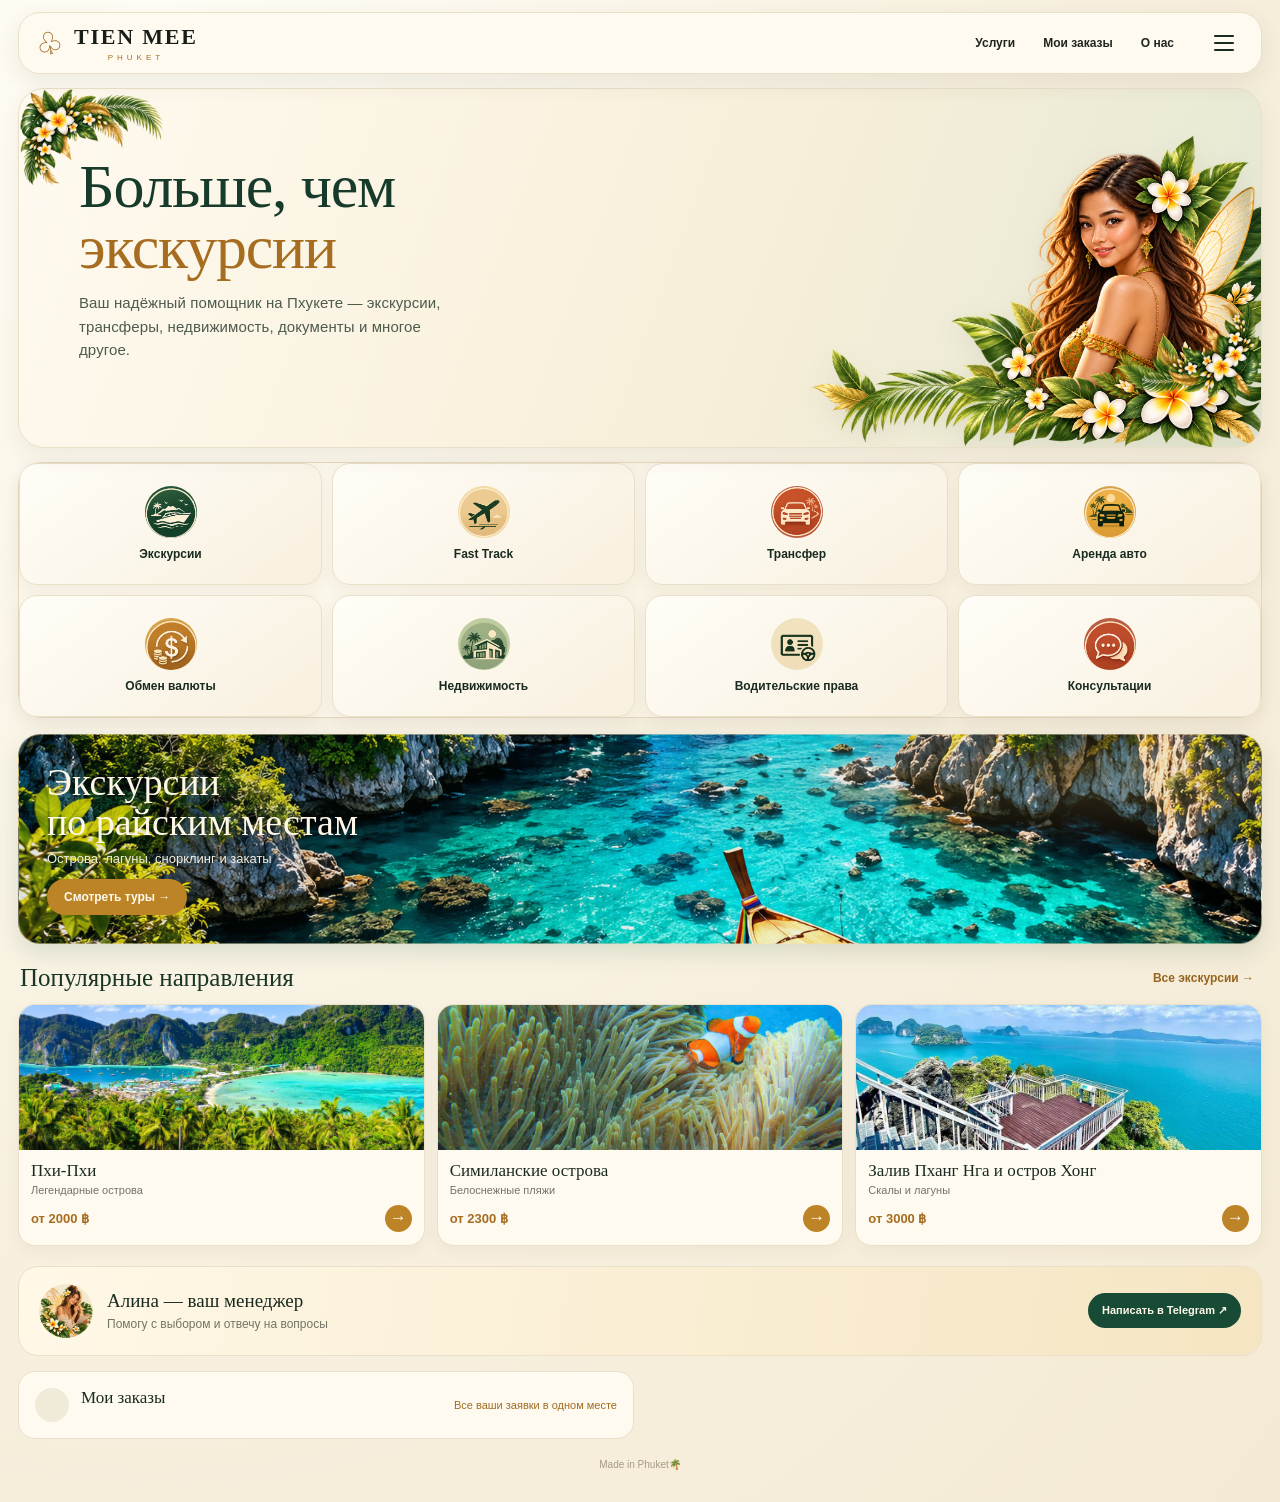
==== commit 17155e20: "Update index.html" ====
--- a/index.html
+++ b/index.html
@@ -53,23 +53,23 @@
   <section class="popular-section">
     <div class="section-heading"><h2>Популярные направления</h2><button data-open="excursions" type="button">Все экскурсии →</button></div>
     <div class="popular-grid">
-     <button class="popular-card popular-phi" data-open="excursions" data-excursion-id="phi-phi-day" type="button">
+     <button class="popular-card popular-phi" data-open="excursions" data-excursion-id="phiphiday" type="button">
   <span class="popular-photo"></span>
   <b>Пхи-Пхи</b>
   <small>Легендарные острова</small>
   <strong>от 2000 ฿ <i>→</i></strong>
 </button>
 
-<button class="popular-card popular-similan" data-open="excursions" data-excursion-id="similan-islands" type="button">
+<button class="popular-card popular-similan" data-open="excursions" data-excursion-id="similanislands" type="button">
   <span class="popular-photo"></span>
   <b>Симиланские острова</b>
   <small>Белоснежные пляжи</small>
   <strong>от 2300 ฿ <i>→</i></strong>
 </button>
 
-<button class="popular-card popular-phangnga" data-open="excursions" data-excursion-id="amazing-phang-nga" type="button">
+<button class="popular-card popular-phangnga" data-open="excursions" data-excursion-id="hongkrabi" type="button">
   <span class="popular-photo"></span>
-  <b>Залив Пханг Нга</b>
+  <b>Залив Пханг Нга и остров Хонг</b>
   <small>Скалы и лагуны</small>
   <strong>от 3000 ฿ <i>→</i></strong>
 </button>
--- a/styles.css
+++ b/styles.css
@@ -685,15 +685,15 @@
 }
 /* Восстановление фотографий разделов */
 .popular-phi .popular-photo {
-  background: url("excursions.jpg") center / cover no-repeat;
+  background: url("13.jpg") center / cover no-repeat;
 }
 
 .popular-similan .popular-photo {
-  background: url("islands-route.jpg") center / cover no-repeat;
+  background: url("similan_3.jpg") center / cover no-repeat;
 }
 
 .popular-phangnga .popular-photo {
-  background: url("hong-phangnga.jpg") center / cover no-repeat;
+  background: url("hk1.jpg") center / cover no-repeat;
 }
 
 .cover-excursions {
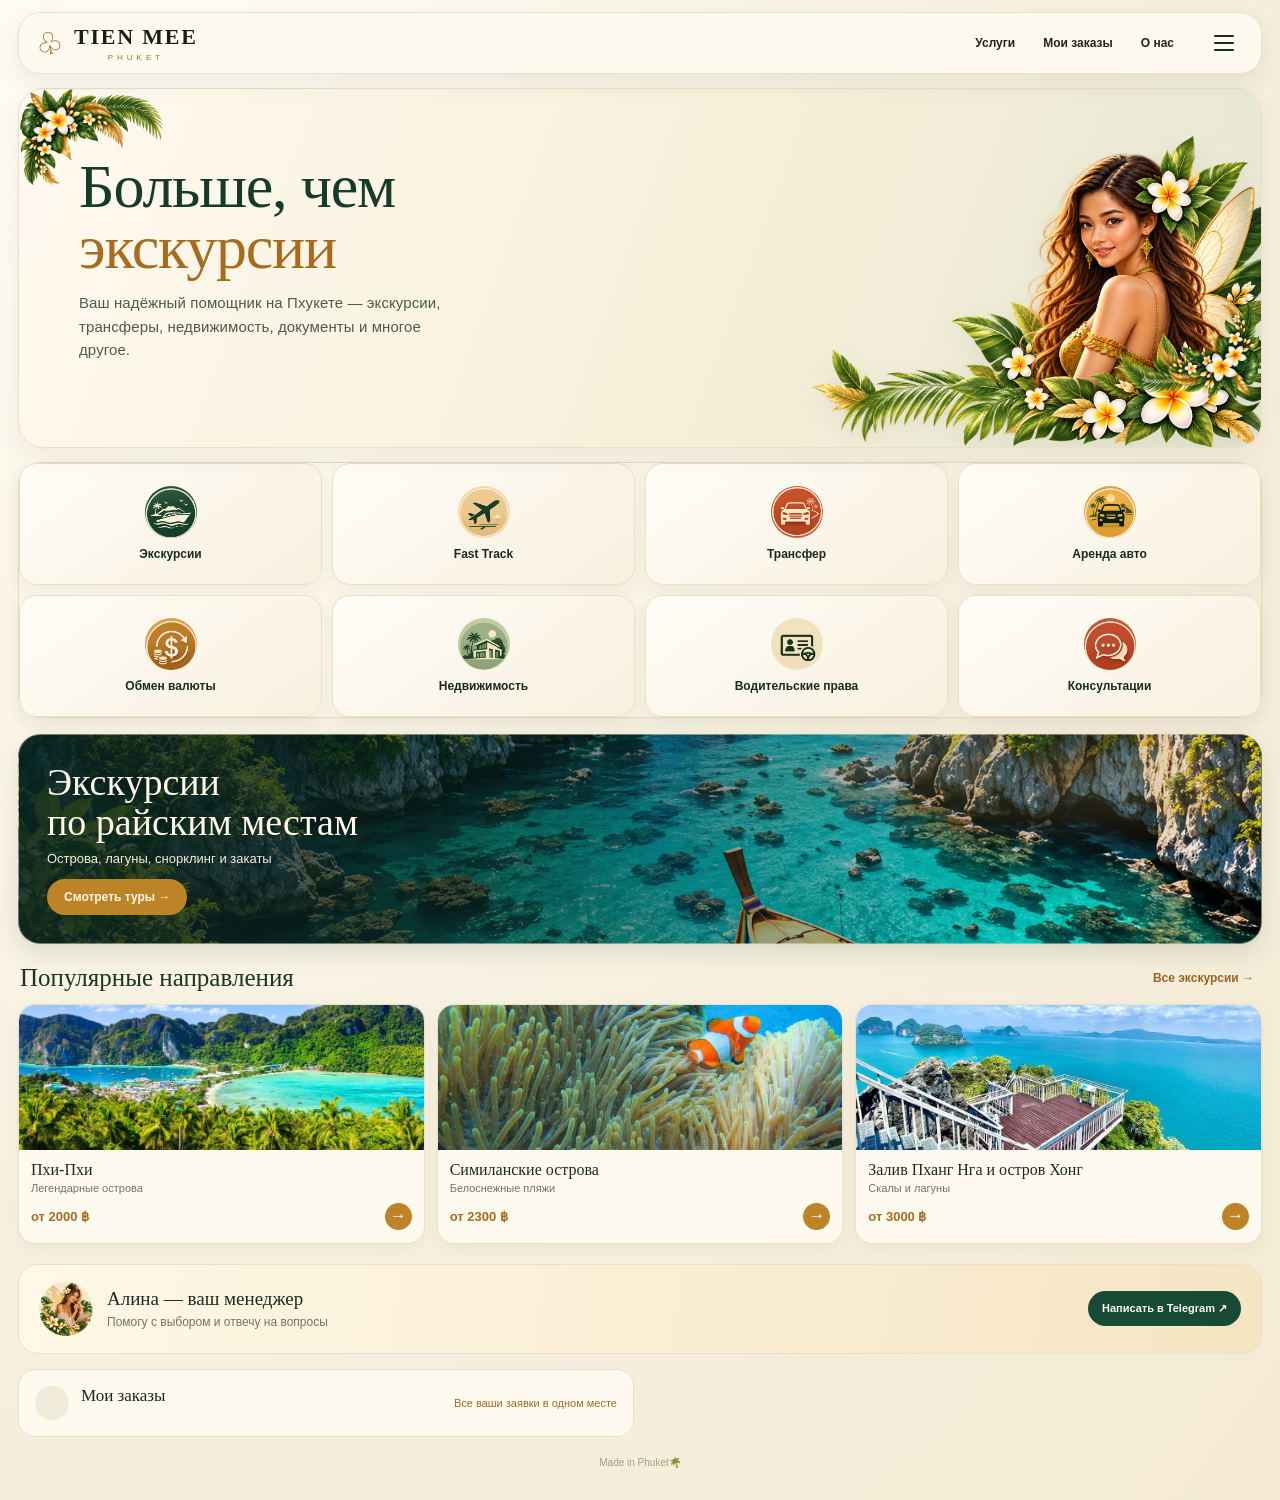
==== commit bc37d0d4: "Update index.html" ====
--- a/index.html
+++ b/index.html
@@ -25,6 +25,7 @@
 
 <main id="home">
   <section class="hero hero-brand">
+    <div class="hero-bushes" aria-hidden="true"></div>
     <img class="hero-fairy" src="Tropical Fairy Woman with Plumeria Foliage.png" alt="" aria-hidden="true">
     <div class="hero-copy">
       <h1>Больше, чем<br><em>экскурсии</em></h1>
--- a/styles.css
+++ b/styles.css
@@ -205,7 +205,7 @@
 form label{font-size:13px}form input,form textarea,form select{background:#fffaf0;border-color:#e5dac4;border-radius:14px;min-height:50px}form input:focus,form textarea:focus,form select:focus{border-color:#66835a;box-shadow:0 0 0 3px rgba(33,77,53,.1)}.submit{border-radius:999px;background:var(--green);box-shadow:0 8px 18px rgba(33,77,53,.17);padding:15px 20px}.confirmation{background:#fffaf0;border-color:#e8dcc3;border-radius:18px}.contact-button{background:var(--green);border-radius:999px}.contact-button.secondary{background:#fffaf0;color:var(--green);border-color:#e8dcc3}
 .license-prices{margin:17px 0;padding:19px;border:1px solid #e8dcc3;border-radius:20px;background:#fffaf0;box-shadow:0 5px 15px rgba(74,62,42,.04)}.license-prices h3{font:500 20px Georgia,'Times New Roman',serif;margin:3px 0 9px}.license-price-row{display:flex;justify-content:space-between;gap:15px;padding:11px 0;border-bottom:1px solid #eee4d1;font-size:13px}.license-price-row b{white-space:nowrap;color:#93621d}.license-note{font-size:12px;line-height:1.5;color:var(--muted);margin:14px 0 0}.form-intro h2{font:500 25px Georgia,serif}.form-intro p{font-size:13px;color:var(--muted);line-height:1.5}.simple-license-form{padding:18px;border:1px solid #e8dcc3;border-radius:20px;background:#fffaf0}
 @media(min-width:700px){.services{gap:14px}.card{border-radius:23px}.card-content{width:48%}.card b{font-size:26px}.card small{font-size:13px}.excursion-cards{grid-template-columns:repeat(2,minmax(0,1fr))}}
-@media(max-width:699px){.app{padding:8px 12px 25px}.topbar.brand-header{padding:8px 11px;min-height:56px;gap:8px}.brand-lockup b{font-size:18px;letter-spacing:1.4px}.brand-lockup small{font-size:8px;letter-spacing:3px}.brand-palm{font-size:26px}.desktop-nav{display:none}.hero.hero-brand{min-height:305px;padding:28px 21px;background-position:58% center}.hero.hero-brand:before{background:linear-gradient(90deg,rgba(255,250,240,.96) 0%,rgba(255,250,240,.86) 49%,rgba(255,250,240,.12) 100%)}.hero-copy{width:76%}.hero-brand h1{font-size:clamp(36px,9vw,50px)}.hero-brand p{font-size:13px;max-width:285px}.hero-botanical{right:5%;bottom:5%;font-size:43px}.home-services{grid-template-columns:repeat(4,minmax(0,1fr));gap:7px;padding:8px;border-radius:20px}.service-tile{min-height:112px;padding:10px 4px;gap:6px;border-radius:14px}.service-icon{width:38px;height:38px;font-size:20px}.service-tile b{font-size:10px}.service-tile small{font-size:9px;line-height:1.2}.feature-banner{min-height:190px;padding:22px 20px;border-radius:20px}.feature-banner strong{font-size:28px}.feature-banner>small{font-size:11px}.section-heading h2{font-size:21px}.popular-grid{grid-template-columns:repeat(3,minmax(0,1fr));gap:7px}.popular-photo{height:92px}.popular-card{border-radius:13px;padding-bottom:10px}.popular-card>b{font-size:12px;line-height:1.2;margin:8px 7px 3px}.popular-card>small{font-size:9px;line-height:1.25;margin:0 7px 7px}.popular-card>strong{width:calc(100% - 14px);margin: auto 7px 0;font-size:10px}.popular-card i{width:21px;height:21px;font-size:13px}.manager-banner{gap:9px;padding:13px 11px;border-radius:17px}.manager-avatar{flex-basis:40px;width:40px;height:40px;font-size:13px}.manager-copy b{font-size:15px}.manager-copy small{font-size:10px}.manager-action{padding:9px 10px;font-size:9px;max-width:120px;white-space:normal;text-align:center}.home-utility-links{gap:8px}.home-utility-links button{padding:12px 9px;grid-template-columns:28px 1fr auto;gap:4px 7px}.home-utility-links button>span{width:27px;height:27px;font-size:10px}.home-utility-links b{font-size:14px}.home-utility-links small{font-size:9px}.section-cover{height:190px;border-radius:20px}.section-cover>div{left:18px;bottom:18px}.section-cover b{font-size:25px}.license-price-row{font-size:12px}.excursion-cards{grid-template-columns:1fr}}
+@media(max-width:699px){.app{padding:8px 12px 25px}.topbar.brand-header{padding:8px 11px;min-height:56px;gap:8px}.brand-lockup b{font-size:18px;letter-spacing:1.4px}.brand-lockup small{font-size:8px;letter-spacing:3px}.brand-palm{font-size:26px}.desktop-nav{display:none}.hero.hero-brand{min-height:305px;padding:28px 21px;background-position:58% center}.hero.hero-brand:before{background:linear-gradient(90deg,rgba(255,250,240,.96) 0%,rgba(255,250,240,.86) 49%,rgba(255,250,240,.12) 100%)}.hero-copy{width:76%}.hero-brand h1{font-size:clamp(36px,9vw,50px)}.hero-brand p{font-size:13px;max-width:285px}.hero-botanical{right:5%;bottom:5%;font-size:43px}.home-services{grid-template-columns:repeat(4,minmax(0,1fr));gap:7px;padding:8px;border-radius:20px}.service-tile{min-height:100px;padding:8px 4px;gap:5px;border-radius:14px}.service-icon{width:38px;height:38px;font-size:20px}.service-tile b{font-size:10px}.service-tile small{font-size:9px;line-height:1.2}.feature-banner{min-height:190px;padding:22px 20px;border-radius:20px}.feature-banner strong{font-size:28px}.feature-banner>small{font-size:11px}.section-heading h2{font-size:21px}.popular-grid{grid-template-columns:repeat(3,minmax(0,1fr));gap:7px}.popular-photo{height:92px}.popular-card{border-radius:13px;padding-bottom:10px}.popular-card>b{font-size:12px;line-height:1.2;margin:8px 7px 3px}.popular-card>small{font-size:9px;line-height:1.25;margin:0 7px 7px}.popular-card>strong{width:calc(100% - 14px);margin: auto 7px 0;font-size:10px}.popular-card i{width:21px;height:21px;font-size:13px}.manager-banner{gap:9px;padding:13px 11px;border-radius:17px}.manager-avatar{flex-basis:40px;width:40px;height:40px;font-size:13px}.manager-copy b{font-size:15px}.manager-copy small{font-size:10px}.manager-action{padding:9px 10px;font-size:9px;max-width:120px;white-space:normal;text-align:center}.home-utility-links{gap:8px}.home-utility-links button{padding:12px 9px;grid-template-columns:28px 1fr auto;gap:4px 7px}.home-utility-links button>span{width:27px;height:27px;font-size:10px}.home-utility-links b{font-size:14px}.home-utility-links small{font-size:9px}.section-cover{height:190px;border-radius:20px}.section-cover>div{left:18px;bottom:18px}.section-cover b{font-size:25px}.license-price-row{font-size:12px}.excursion-cards{grid-template-columns:1fr}}
 @media(max-width:370px){.home-services{grid-template-columns:repeat(2,minmax(0,1fr))}.service-tile{min-height:100px}.popular-grid{grid-template-columns:1fr}.popular-photo{height:145px}.popular-card>b,.popular-card>small,.popular-card>strong{margin-left:12px;margin-right:12px}.popular-card>strong{width:calc(100% - 24px)}}
 
 
@@ -223,18 +223,46 @@
 .hero-copy{width:min(55%,520px)}.brand-eyebrow{font-size:10px;letter-spacing:2.5px;color:#93621d;margin-bottom:13px}.hero-brand h1{font:500 clamp(38px,5vw,62px)/.98 Georgia,'Times New Roman',serif;letter-spacing:-1.2px;color:#173b2a;margin:0}.hero-brand h1 em{font-style:normal;color:#a66c20}.hero-brand p{max-width:390px;font-size:15px;line-height:1.55;color:#4d5b4d;margin:14px 0 19px}.hero-cta{display:inline-flex;align-items:center;gap:12px;border:0;border-radius:999px;background:#174b35;color:#fff9ed;padding:13px 20px;font-weight:700;font-size:13px;box-shadow:0 6px 16px rgba(23,75,53,.16)}.hero-botanical{position:absolute;right:8%;bottom:8%;font-size:88px;color:#c8a45f;opacity:.75;pointer-events:none}
 .home-services{display:grid;grid-template-columns:repeat(4,minmax(0,1fr));gap:10px;padding:0;margin:0 0 16px;background:transparent}.service-tile{min-height:122px;gap:9px;padding:14px 8px;border:1px solid #eadfc9;border-radius:18px;background:linear-gradient(145deg,#fffdf7,#f8f0df);box-shadow:0 5px 16px rgba(74,62,39,.055)}.service-icon{width:52px;height:52px;font-size:24px}.service-tile b{font-size:12px}.service-tile small{font-size:10px}
 .feature-banner{min-height:210px;margin-bottom:20px;padding:26px 28px;border-radius:22px;background:linear-gradient(120deg,#174b42,#0d3a32) !important;border:1px solid rgba(231,213,174,.5);box-shadow:0 9px 23px rgba(23,75,53,.13)}.feature-banner:before{background:radial-gradient(ellipse at 90% 20%,rgba(213,177,98,.24),transparent 34%),linear-gradient(90deg,rgba(10,55,48,.12),rgba(10,55,48,.02))}.feature-label{font-size:9px;letter-spacing:2.5px;color:#e7c47c}.feature-banner strong{font:500 clamp(28px,3vw,38px)/1.05 Georgia,serif}.feature-cta{border-radius:999px;background:#bd8427;padding:11px 17px}
-.popular-section{margin-bottom:20px}.section-heading h2{font:500 25px/1.15 Georgia,serif;color:#1a3525}.section-heading button{color:#95651f}.popular-grid{gap:12px}.popular-card{background:#fffaf0;border-color:#eadfc9;border-radius:17px;box-shadow:0 5px 15px rgba(74,62,42,.05)}position:absolute;inset:0;display:grid;place-items:center;font-size:10px;letter-spacing:1.5px;color:#9a987e;background:linear-gradient(135deg,#f4ecd9,#e4e7d5)}.popular-card>b{font:500 16px Georgia,serif}.popular-card>strong{color:#a66c20}.popular-card i{background:#bd8427}
+.popular-section{margin-bottom:20px}.section-heading h2{font:500 25px/1.15 Georgia,serif;color:#1a3525}.section-heading button{color:#95651f}.popular-grid{gap:12px}.popular-card{background:#fffaf0;border-color:#eadfc9;border-radius:17px;box-shadow:0 5px 15px rgba(74,62,42,.05)}.popular-card>b{font:500 16px Georgia,serif}.popular-card>strong{color:#a66c20}.popular-card i{background:#bd8427}
 .manager-banner{background:linear-gradient(100deg,#fff8e7,#f5e5c2);border-color:#eadfc9;border-radius:20px}.manager-avatar{background:#174b35}.manager-action{background:#174b35}.home-utility-links button{background:#fffaf0;border-color:#eadfc9}
-.screen{padding:4px 0 28px}.back{color:#174b35;font-weight:650}.section-cover{height:235px;border-radius:22px;box-shadow:none;border:1px solid #eadfc9;position:relative;overflow:hidden}position:absolute;inset:0;display:grid;place-items:center;color:#9a987e;font-size:10px;letter-spacing:2px;background:linear-gradient(135deg,#f4ecd9,#dfe6d4)}.section-cover:after{background:linear-gradient(0deg,rgba(12,47,34,.82),rgba(12,47,34,.02) 85%)}.section-cover>div{z-index:2}.section-cover b{font:500 clamp(27px,4vw,36px)/1.1 Georgia,serif}.sub{font-size:14px;line-height:1.6;color:#657064}
+.screen{padding:4px 0 28px}.back{color:#174b35;font-weight:650}.section-cover{height:235px;border-radius:22px;box-shadow:none;border:1px solid #eadfc9;position:relative;overflow:hidden}.section-cover:after{background:linear-gradient(0deg,rgba(12,47,34,.82),rgba(12,47,34,.02) 85%)}.section-cover>div{z-index:2}.section-cover b{font:500 clamp(27px,4vw,36px)/1.1 Georgia,serif}.sub{font-size:14px;line-height:1.6;color:#657064}
 .list{gap:10px}.list button{background:#fffaf0;border-color:#eadfc9;border-radius:17px;padding:16px;box-shadow:0 4px 13px rgba(70,62,44,.04)}.list button b{font-size:15px}.list button small{font-size:12px}
 .info,.payment{background:#fff7e7;border-color:#eadfc9;border-radius:18px}.info b,.payment b{font:500 19px Georgia,serif}.info span,.payment span{font-size:13px;line-height:1.6}
 form{background:#fffaf0;border-color:#eadfc9}form label{color:#253529}form input,form textarea,form select{background:#fffdf8;border-color:#e8dcc4;border-radius:13px}form input:focus,form textarea:focus,form select:focus{border-color:#68896b;box-shadow:0 0 0 3px rgba(23,75,53,.1)}.submit{background:#174b35;border-radius:999px;box-shadow:0 7px 17px rgba(23,75,53,.15)}.confirmation{background:#fffaf0;border-color:#eadfc9}
 /* Catalog cards and details generated by app.js */
-.excursion-grid{display:grid;grid-template-columns:repeat(2,minmax(0,1fr));gap:12px;margin-top:14px}.excursion-card{position:relative;display:flex;flex-direction:column;text-align:left;padding:0;overflow:hidden;border:1px solid #eadfc9;border-radius:18px;background:#fffaf0;box-shadow:0 5px 15px rgba(74,62,42,.05);color:#192b20}flex:0 0 145px;width:100%;background:linear-gradient(135deg,#f4ecd9,#e1e7d5);border-bottom:1px solid #e8dcc4}position:absolute;top:66px;left:0;right:0;text-align:center;color:#9a987e;font-size:10px;letter-spacing:1.5px;pointer-events:none}.excursion-card-body{display:flex;flex-direction:column;gap:7px;padding:13px 14px 15px}.excursion-card-body>b{font:500 17px/1.2 Georgia,serif;color:#1b2c20}.excursion-card-body small{font-size:11px;line-height:1.45;color:#727468;display:-webkit-box;-webkit-line-clamp:3;-webkit-box-orient:vertical;overflow:hidden}.excursion-card-body strong{font-size:14px;color:#a66c20;margin-top:3px}.excursion-arrow{position:absolute;right:11px;bottom:12px;width:27px;height:27px;display:grid;place-items:center;border-radius:50%;background:#bd8427;color:white;font-size:20px}.excursion-empty{padding:18px;background:#fffaf0;border:1px dashed #e2d4b8;border-radius:16px;color:#727468}
+.excursion-grid{display:grid;grid-template-columns:repeat(2,minmax(0,1fr));gap:12px;margin-top:14px}.excursion-card{position:relative;display:flex;flex-direction:column;text-align:left;padding:0;overflow:hidden;border:1px solid #eadfc9;border-radius:18px;background:#fffaf0;box-shadow:0 5px 15px rgba(74,62,42,.05);color:#192b20}.excursion-card-body{display:flex;flex-direction:column;gap:7px;padding:13px 14px 15px}.excursion-card-body>b{font:500 17px/1.2 Georgia,serif;color:#1b2c20}.excursion-card-body small{font-size:11px;line-height:1.45;color:#727468;display:-webkit-box;-webkit-line-clamp:3;-webkit-box-orient:vertical;overflow:hidden}.excursion-card-body strong{font-size:14px;color:#a66c20;margin-top:3px}.excursion-arrow{position:absolute;right:11px;bottom:12px;width:27px;height:27px;display:grid;place-items:center;border-radius:50%;background:#bd8427;color:white;font-size:20px}.excursion-empty{padding:18px;background:#fffaf0;border:1px dashed #e2d4b8;border-radius:16px;color:#727468}
 #excursionDetailContent{padding:0 0 20px}#excursionDetailContent h2,#category h2{font:500 clamp(27px,4vw,36px)/1.15 Georgia,serif;color:#1b2c20}#excursionDetailContent h3{font:500 21px Georgia,serif;color:#1b2c20}#excursionDetailContent .excursion-description{color:#5f685c;font-size:14px;line-height:1.7}#excursionDetailContent .excursion-prices>div{background:#fff5df;border-color:#ead7ad;border-radius:15px}#excursionDetailContent .excursion-prices b{color:#a66c20}#excursionDetailContent .excursion-program li{background:#fffaf0;border-color:#eadfc9;color:#4d5b4d}#excursionDetailContent .excursion-program li b{color:#174b35}#excursionDetailContent .excursion-notes{background:#fff4e6;border-color:#eadfc9;color:#775b42}#excursionDetailContent .excursion-form{background:#fffaf0;border-color:#eadfc9;box-shadow:0 6px 18px rgba(74,62,42,.05)}#excursionDetailContent .excursion-form label{color:#344638}#excursionDetailContent .excursion-form input,#excursionDetailContent .excursion-form textarea{border-color:#e8dcc4;background:#fffdf8;color:#192b20}#excursionDetailContent .excursion-form input:focus,#excursionDetailContent .excursion-form textarea:focus{border-color:#68896b;box-shadow:0 0 0 3px rgba(23,75,53,.1)}#excursionDetailContent .excursion-form button{background:#174b35;border-radius:999px;box-shadow:none}
 .contact-button{background:#174b35;border-radius:999px}.contact-button.secondary{background:#fffaf0;color:#174b35;border-color:#eadfc9}.license-prices,.simple-license-form{background:#fffaf0;border-color:#eadfc9}.license-price-row b{color:#a66c20}
 @media(min-width:700px){.hero.hero-brand{min-height:360px}.home-services{grid-template-columns:repeat(4,minmax(0,1fr))}.excursion-grid{grid-template-columns:repeat(2,minmax(0,1fr))}}
-@media(max-width:699px){.app{padding:8px 12px 25px}.topbar.brand-header{top:5px;padding:8px 11px;min-height:56px;gap:8px}.brand-lockup b{font-size:18px;letter-spacing:1.4px}.brand-lockup small{font-size:8px;letter-spacing:3px}.brand-palm{font-size:26px}.desktop-nav{display:none;position:absolute;top:calc(100% + 7px);left:0;right:0;padding:8px;flex-direction:column;align-items:stretch;background:#fffaf0;border:1px solid #eadfc9;border-radius:16px;box-shadow:0 10px 25px rgba(65,55,34,.12)}.desktop-nav.nav-open{display:flex}.desktop-nav button{text-align:left;padding:12px}.hero.hero-brand{min-height:320px;padding:28px 21px;background-position:center}.hero-copy{width:76%}.hero-brand h1{font-size:clamp(36px,9vw,50px)}.hero-brand p{font-size:13px;max-width:285px}.hero-botanical{right:5%;bottom:5%;font-size:43px}.home-services{grid-template-columns:repeat(4,minmax(0,1fr));gap:7px;padding:0}.service-tile{min-height:112px;padding:10px 4px;gap:6px;border-radius:14px}.service-icon{width:38px;height:38px;font-size:20px}.service-tile b{font-size:10px}.service-tile small{font-size:9px;line-height:1.2}.feature-banner{min-height:190px;padding:22px 20px;border-radius:20px}.feature-banner strong{font-size:28px}.feature-banner>small{font-size:11px}.section-heading h2{font-size:21px}.popular-grid{grid-template-columns:repeat(3,minmax(0,1fr));gap:7px}.popular-photo{height:92px}.popular-card{border-radius:13px;padding-bottom:10px}.popular-card>b{font-size:12px;line-height:1.2;margin:8px 7px 3px}.popular-card>small{font-size:9px;line-height:1.25;margin:0 7px 7px}.popular-card>strong{width:calc(100% - 14px);margin:auto 7px 0;font-size:10px}.popular-card i{width:21px;height:21px;font-size:13px}.manager-banner{gap:9px;padding:13px 11px;border-radius:17px}.manager-avatar{flex-basis:40px;width:40px;height:40px;font-size:13px}.manager-copy b{font-size:15px}.manager-copy small{font-size:10px}.manager-action{padding:9px 10px;font-size:9px;max-width:120px;white-space:normal;text-align:center}.home-utility-links{gap:8px}.home-utility-links button{padding:12px 9px;grid-template-columns:28px 1fr auto;gap:4px 7px}.home-utility-links button>span{width:27px;height:27px;font-size:10px}.home-utility-links b{font-size:14px}.home-utility-links small{font-size:9px}.section-cover{height:190px;border-radius:20px}.section-cover>div{left:18px;bottom:18px}.section-cover b{font-size:25px}.license-price-row{font-size:12px}.excursion-grid{grid-template-columns:1fr}}
+@media(max-width:699px){.app{padding:8px 12px 25px}.topbar.brand-header{top:5px;padding:8px 11px;min-height:56px;gap:8px}.brand-lockup b{font-size:18px;letter-spacing:1.4px}.brand-lockup small{font-size:8px;letter-spacing:3px}.brand-palm{font-size:26px}.desktop-nav{display:none;position:absolute;top:calc(100% + 7px);left:0;right:0;padding:8px;flex-direction:column;align-items:stretch;background:#fffaf0;border:1px solid #eadfc9;border-radius:16px;box-shadow:0 10px 25px rgba(65,55,34,.12)}.desktop-nav.nav-open{display:flex}.desktop-nav button{text-align:left;padding:12px}.hero.hero-brand{min-height:320px;padding:28px 21px;background-position:center}.hero-copy{width:76%}.hero-brand h1{font-size:clamp(36px,9vw,50px)}.hero-brand p{font-size:13px;max-width:285px}.hero-botanical{right:5%;bottom:5%;font-size:43px}.home-services {
+  grid-template-columns: repeat(4, minmax(0, 1fr));
+  gap: 7px;
+  padding: 0;
+}
+
+.service-tile {
+  height: 98px;
+  min-height: 0;
+  padding: 4px 2px;
+  gap: 4px;
+  border-radius: 14px;
+}
+
+.service-icon {
+  width: 58px;
+  height: 58px;
+  font-size: 28px;
+  flex-shrink: 0;
+}
+
+.service-tile b {
+  font-size: 10px;
+  line-height: 1.15;
+}
+
+.service-tile small {
+  display: none;
+}.feature-banner{min-height:190px;padding:22px 20px;border-radius:20px}.feature-banner strong{font-size:28px}.feature-banner>small{font-size:11px}.section-heading h2{font-size:21px}.popular-grid{grid-template-columns:repeat(3,minmax(0,1fr));gap:7px}.popular-photo{height:92px}.popular-card{border-radius:13px;padding-bottom:10px}.popular-card>b{font-size:12px;line-height:1.2;margin:8px 7px 3px}.popular-card>small{font-size:9px;line-height:1.25;margin:0 7px 7px}.popular-card>strong{width:calc(100% - 14px);margin:auto 7px 0;font-size:10px}.popular-card i{width:21px;height:21px;font-size:13px}.manager-banner{gap:9px;padding:13px 11px;border-radius:17px}.manager-avatar{flex-basis:40px;width:40px;height:40px;font-size:13px}.manager-copy b{font-size:15px}.manager-copy small{font-size:10px}.manager-action{padding:9px 10px;font-size:9px;max-width:120px;white-space:normal;text-align:center}.home-utility-links{gap:8px}.home-utility-links button{padding:12px 9px;grid-template-columns:28px 1fr auto;gap:4px 7px}.home-utility-links button>span{width:27px;height:27px;font-size:10px}.home-utility-links b{font-size:14px}.home-utility-links small{font-size:9px}.section-cover{height:190px;border-radius:20px}.section-cover>div{left:18px;bottom:18px}.section-cover b{font-size:25px}.license-price-row{font-size:12px}.excursion-grid{grid-template-columns:1fr}}
 @media(max-width:370px){.home-services{grid-template-columns:repeat(2,minmax(0,1fr))}.service-tile{min-height:100px}.popular-grid{grid-template-columns:1fr}.popular-photo{height:145px}.popular-card>b,.popular-card>small,.popular-card>strong{margin-left:12px;margin-right:12px}.popular-card>strong{width:calc(100% - 24px)}}
 
 
@@ -545,13 +573,6 @@
 .popular-photo::after {
   content: none !important;
 }
-
-/* Возвращаем изображение баннера */
-.feature-banner {
-  background-image: url("excursions-banner.png") !important;
-  background-size: cover !important;
-  background-position: center !important;
-}
 .excursion-arrow {
   display: none !important;
 }
@@ -737,3 +758,70 @@
   max-width: 100%;
   height: auto;
 }
+.feature-banner {
+  background-image:
+    linear-gradient(
+      90deg,
+      rgba(10, 35, 30, 0.88),
+      rgba(10, 35, 30, 0.55) 45%,
+      rgba(10, 35, 30, 0) 100%
+    ),
+    url("excursions-banner.png") !important;
+  background-size: cover, cover !important;
+  background-position: center, 58% center !important;
+}
+/* TIEN MEE — декоративные тропические кусты */
+.hero.hero-brand {
+  position: relative;
+  isolation: isolate;
+}
+
+.hero-bushes {
+  position: absolute;
+  inset: 0;
+  z-index: 2;
+  pointer-events: none;
+  overflow: hidden;
+}
+
+.hero-bushes::before,
+.hero-bushes::after {
+  content: "";
+  position: absolute;
+  width: 145px;
+  height: 145px;
+  background-image: url("Tropical Plumeria Corner Arrangement.png");
+  background-size: contain;
+  background-repeat: no-repeat;
+  pointer-events: none;
+}
+
+.hero-bushes::before {
+  top: 0;
+  left: 0;
+  background-position: top left;
+}
+
+.hero-bushes::after {
+  right: 0;
+  bottom: 0;
+  background-position: bottom right;
+  transform: rotate(180deg);
+}
+
+.hero.hero-brand .hero-copy {
+  position: relative;
+  z-index: 3;
+}
+
+.hero.hero-brand .hero-fairy {
+  z-index: 2;
+}
+
+@media (max-width: 600px) {
+  .hero-bushes::before,
+  .hero-bushes::after {
+    width: 100px;
+    height: 100px;
+  }
+}
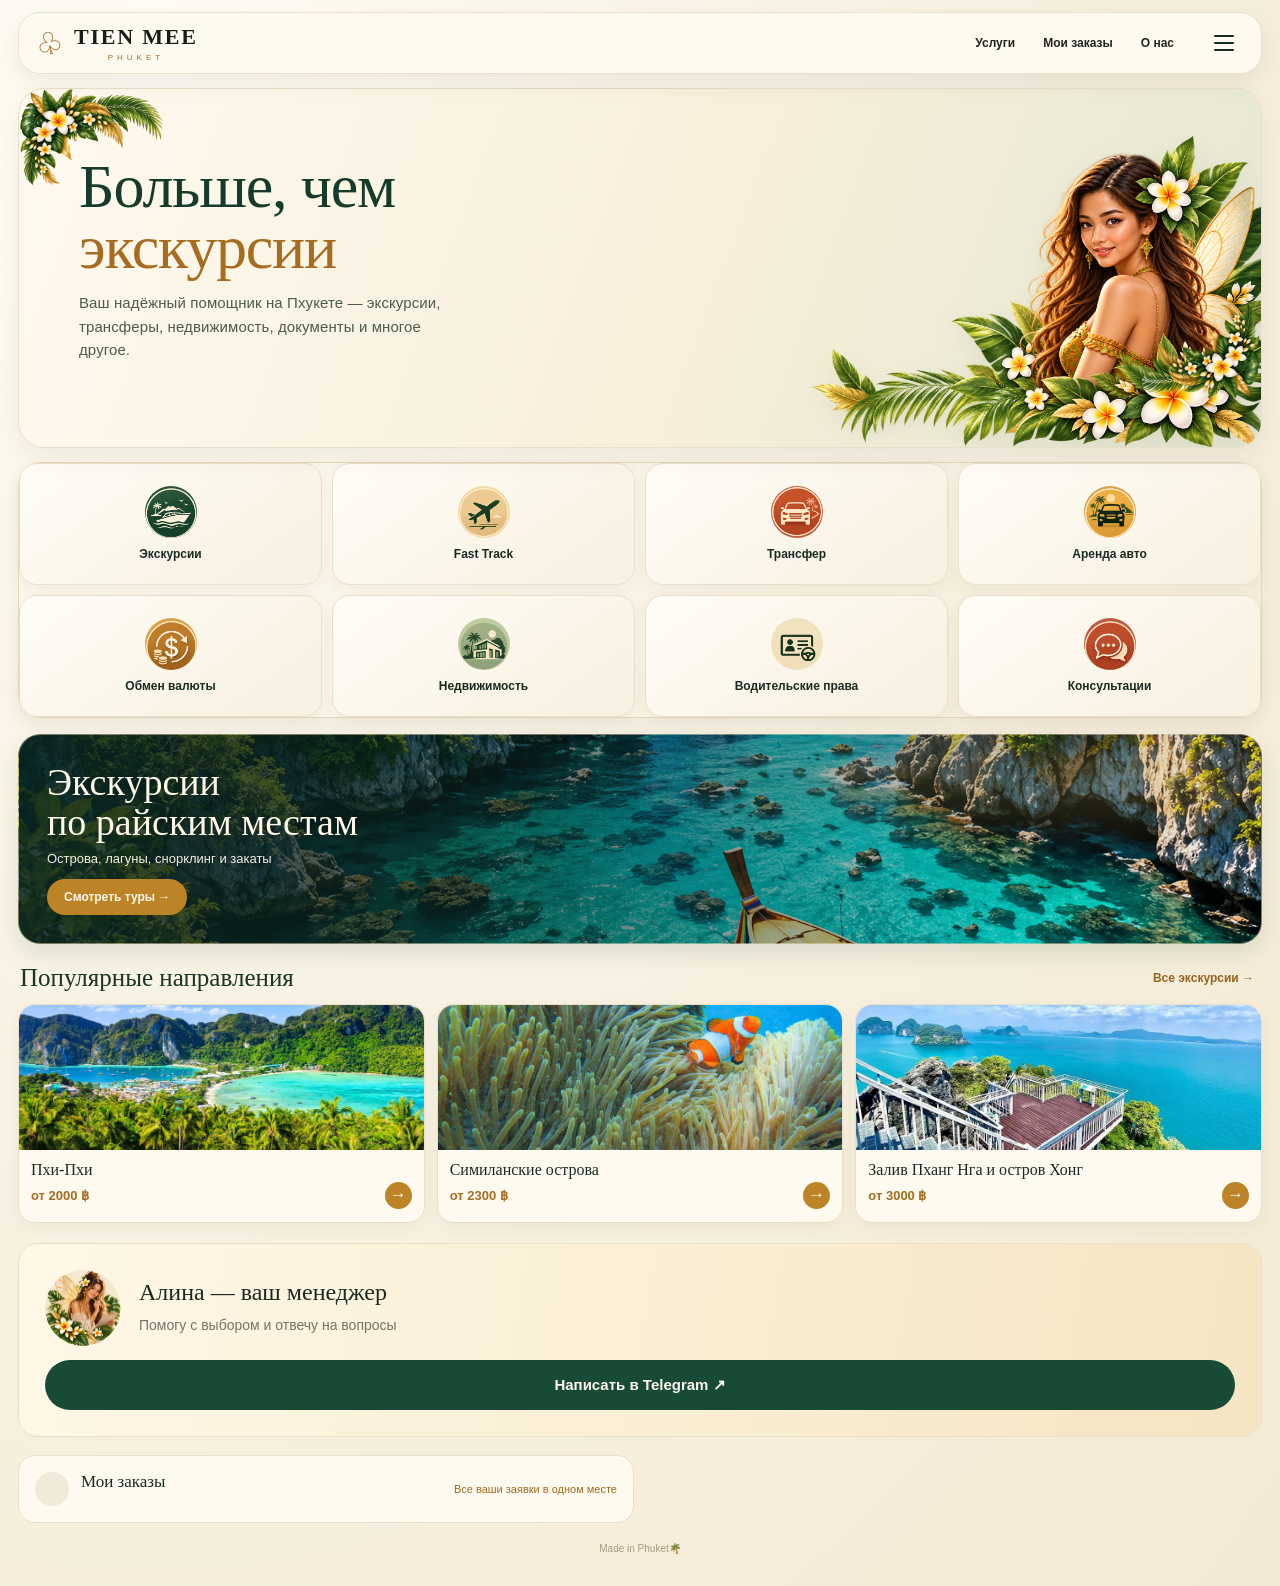
==== commit 1a205f89: "Update index.html" ====
--- a/index.html
+++ b/index.html
@@ -57,21 +57,18 @@
      <button class="popular-card popular-phi" data-open="excursions" data-excursion-id="phiphiday" type="button">
   <span class="popular-photo"></span>
   <b>Пхи-Пхи</b>
-  <small>Легендарные острова</small>
   <strong>от 2000 ฿ <i>→</i></strong>
 </button>
 
 <button class="popular-card popular-similan" data-open="excursions" data-excursion-id="similanislands" type="button">
   <span class="popular-photo"></span>
   <b>Симиланские острова</b>
-  <small>Белоснежные пляжи</small>
   <strong>от 2300 ฿ <i>→</i></strong>
 </button>
 
 <button class="popular-card popular-phangnga" data-open="excursions" data-excursion-id="hongkrabi" type="button">
   <span class="popular-photo"></span>
   <b>Залив Пханг Нга и остров Хонг</b>
-  <small>Скалы и лагуны</small>
   <strong>от 3000 ฿ <i>→</i></strong>
 </button>
   </section>
--- a/styles.css
+++ b/styles.css
@@ -197,7 +197,72 @@
 .feature-label{font-size:9px;letter-spacing:3px;font-weight:800;color:#f1cc7d}.feature-banner strong{font:500 clamp(28px,3vw,40px)/1.02 Georgia,'Times New Roman',serif}.feature-banner>small{font-size:13px;color:#f3eee0}.feature-cta{background:#c58a2b;color:#fff9ec;padding:10px 16px;margin-top:5px;font-size:12px;box-shadow:none}.feature-cta b{font-size:17px}
 .popular-section{margin:0 0 20px}.section-heading{display:flex;align-items:center;justify-content:space-between;gap:12px;margin:0 2px 11px}.section-heading h2{font:500 25px/1.1 Georgia,'Times New Roman',serif;margin:0;color:#1c3929}.section-heading button{border:0;background:transparent;color:#98641e;font-size:12px;font-weight:750;white-space:nowrap}
 .popular-grid{display:grid;grid-template-columns:repeat(3,minmax(0,1fr));gap:12px}.popular-card{display:flex;flex-direction:column;align-items:flex-start;text-align:left;min-width:0;overflow:hidden;padding:0 0 13px;border:1px solid #eadfc9;border-radius:18px;background:#fffaf0;color:var(--text);box-shadow:0 5px 16px rgba(74,62,42,.05)}.popular-photo{display:block;width:100%;height:145px;background-size:cover;background-position:center}.popular-phi .popular-photo{background-image:url('excursions.jpg')}.popular-similan .popular-photo{background-image:url('islands-route.jpg')}.popular-phangnga .popular-photo{background-image:url('hong-phangnga.jpg')}.popular-card>b{font:500 17px Georgia,'Times New Roman',serif;margin:11px 12px 3px}.popular-card>small{font-size:11px;color:var(--muted);margin:0 12px 9px}.popular-card>strong{width:calc(100% - 24px);margin:auto 12px 0;font-size:13px;color:#a56d1c;display:flex;align-items:center;justify-content:space-between}.popular-card i{font-style:normal;display:grid;place-items:center;width:27px;height:27px;border-radius:50%;background:#c58a2b;color:white;font-size:17px}
-.manager-banner{width:100%;display:flex;align-items:center;gap:14px;text-align:left;padding:17px 20px;margin:4px 0 15px;border:1px solid #eadfc8;border-radius:22px;background:linear-gradient(100deg,#fff8e7,#f5e5c2);color:var(--text)}.manager-avatar{flex:0 0 54px;width:54px;height:54px;border-radius:50%;display:grid;place-items:center;background:#214d35;color:#f8e5b7;font:500 17px Georgia,serif;border:3px solid #e5c88c}.manager-copy{display:flex;flex:1;flex-direction:column;gap:5px}.manager-copy b{font:500 19px Georgia,'Times New Roman',serif}.manager-copy small{font-size:12px;color:var(--muted)}.manager-action{background:#214d35;color:#fff9ec;border-radius:999px;padding:11px 14px;font-size:11px;font-weight:750;white-space:nowrap}
+.manager-banner {
+  width: 100%;
+  display: grid;
+  grid-template-columns: 76px minmax(0, 1fr);
+  grid-template-areas:
+    "avatar copy"
+    "action action";
+  align-items: center;
+  gap: 14px 18px;
+  padding: 26px;
+  margin: 8px 0 18px;
+  border: 1px solid #eadfc9;
+  border-radius: 24px;
+  background: linear-gradient(110deg, #fff8e7, #f5e5c2);
+  color: var(--text);
+  text-align: left;
+}
+
+.manager-avatar {
+  grid-area: avatar;
+  width: 76px;
+  height: 76px;
+  border-radius: 50%;
+  overflow: hidden;
+  background: #f4e8ce;
+}
+
+.manager-avatar img {
+  display: block;
+  width: 100%;
+  height: 100%;
+  object-fit: cover;
+  object-position: center top;
+}
+
+.manager-copy {
+  grid-area: copy;
+  display: flex;
+  min-width: 0;
+  flex-direction: column;
+  gap: 8px;
+}
+
+.manager-copy b {
+  font: 500 24px/1.15 Georgia, serif;
+}
+
+.manager-copy small {
+  font-size: 14px;
+  line-height: 1.5;
+  color: var(--muted);
+}
+
+.manager-action {
+  grid-area: action;
+  display: block;
+  width: 100%;
+  padding: 16px 20px;
+  border-radius: 999px;
+  background: #174b35;
+  color: #fff9ec;
+  font-size: 15px;
+  font-weight: 750;
+  text-align: center;
+  white-space: normal;
+}
 .home-utility-links{display:grid;grid-template-columns:1fr 1fr;gap:12px}.home-utility-links button{display:grid;grid-template-columns:36px 1fr auto;grid-template-rows:auto auto;gap:4px 10px;align-items:center;text-align:left;padding:16px;border:1px solid #e9dfcb;border-radius:17px;background:rgba(255,250,240,.82);color:var(--text)}.home-utility-links button>span{grid-row:1/3;width:34px;height:34px;border-radius:50%;display:grid;place-items:center;background:#f0ead8;color:#956d27}.home-utility-links b{font:500 17px Georgia,serif}.home-utility-links small{grid-column:2;color:var(--muted);font-size:11px}.home-utility-links button> :last-child{grid-column:3;grid-row:1/3;color:#a06b20}
 footer{text-align:center;color:#a79b83;font-size:10px;margin-top:20px}
 /* Inner pages share the same boutique visual system. */
@@ -205,7 +270,8 @@
 form label{font-size:13px}form input,form textarea,form select{background:#fffaf0;border-color:#e5dac4;border-radius:14px;min-height:50px}form input:focus,form textarea:focus,form select:focus{border-color:#66835a;box-shadow:0 0 0 3px rgba(33,77,53,.1)}.submit{border-radius:999px;background:var(--green);box-shadow:0 8px 18px rgba(33,77,53,.17);padding:15px 20px}.confirmation{background:#fffaf0;border-color:#e8dcc3;border-radius:18px}.contact-button{background:var(--green);border-radius:999px}.contact-button.secondary{background:#fffaf0;color:var(--green);border-color:#e8dcc3}
 .license-prices{margin:17px 0;padding:19px;border:1px solid #e8dcc3;border-radius:20px;background:#fffaf0;box-shadow:0 5px 15px rgba(74,62,42,.04)}.license-prices h3{font:500 20px Georgia,'Times New Roman',serif;margin:3px 0 9px}.license-price-row{display:flex;justify-content:space-between;gap:15px;padding:11px 0;border-bottom:1px solid #eee4d1;font-size:13px}.license-price-row b{white-space:nowrap;color:#93621d}.license-note{font-size:12px;line-height:1.5;color:var(--muted);margin:14px 0 0}.form-intro h2{font:500 25px Georgia,serif}.form-intro p{font-size:13px;color:var(--muted);line-height:1.5}.simple-license-form{padding:18px;border:1px solid #e8dcc3;border-radius:20px;background:#fffaf0}
 @media(min-width:700px){.services{gap:14px}.card{border-radius:23px}.card-content{width:48%}.card b{font-size:26px}.card small{font-size:13px}.excursion-cards{grid-template-columns:repeat(2,minmax(0,1fr))}}
-@media(max-width:699px){.app{padding:8px 12px 25px}.topbar.brand-header{padding:8px 11px;min-height:56px;gap:8px}.brand-lockup b{font-size:18px;letter-spacing:1.4px}.brand-lockup small{font-size:8px;letter-spacing:3px}.brand-palm{font-size:26px}.desktop-nav{display:none}.hero.hero-brand{min-height:305px;padding:28px 21px;background-position:58% center}.hero.hero-brand:before{background:linear-gradient(90deg,rgba(255,250,240,.96) 0%,rgba(255,250,240,.86) 49%,rgba(255,250,240,.12) 100%)}.hero-copy{width:76%}.hero-brand h1{font-size:clamp(36px,9vw,50px)}.hero-brand p{font-size:13px;max-width:285px}.hero-botanical{right:5%;bottom:5%;font-size:43px}.home-services{grid-template-columns:repeat(4,minmax(0,1fr));gap:7px;padding:8px;border-radius:20px}.service-tile{min-height:100px;padding:8px 4px;gap:5px;border-radius:14px}.service-icon{width:38px;height:38px;font-size:20px}.service-tile b{font-size:10px}.service-tile small{font-size:9px;line-height:1.2}.feature-banner{min-height:190px;padding:22px 20px;border-radius:20px}.feature-banner strong{font-size:28px}.feature-banner>small{font-size:11px}.section-heading h2{font-size:21px}.popular-grid{grid-template-columns:repeat(3,minmax(0,1fr));gap:7px}.popular-photo{height:92px}.popular-card{border-radius:13px;padding-bottom:10px}.popular-card>b{font-size:12px;line-height:1.2;margin:8px 7px 3px}.popular-card>small{font-size:9px;line-height:1.25;margin:0 7px 7px}.popular-card>strong{width:calc(100% - 14px);margin: auto 7px 0;font-size:10px}.popular-card i{width:21px;height:21px;font-size:13px}.manager-banner{gap:9px;padding:13px 11px;border-radius:17px}.manager-avatar{flex-basis:40px;width:40px;height:40px;font-size:13px}.manager-copy b{font-size:15px}.manager-copy small{font-size:10px}.manager-action{padding:9px 10px;font-size:9px;max-width:120px;white-space:normal;text-align:center}.home-utility-links{gap:8px}.home-utility-links button{padding:12px 9px;grid-template-columns:28px 1fr auto;gap:4px 7px}.home-utility-links button>span{width:27px;height:27px;font-size:10px}.home-utility-links b{font-size:14px}.home-utility-links small{font-size:9px}.section-cover{height:190px;border-radius:20px}.section-cover>div{left:18px;bottom:18px}.section-cover b{font-size:25px}.license-price-row{font-size:12px}.excursion-cards{grid-template-columns:1fr}}
+@media(max-width:699px){.app{padding:8px 12px 25px}.topbar.brand-header{padding:8px 11px;min-height:56px;gap:8px}.brand-lockup b{font-size:18px;letter-spacing:1.4px}.brand-lockup small{font-size:8px;letter-spacing:3px}.brand-palm{font-size:26px}.desktop-nav{display:none}.hero.hero-brand{min-height:305px;padding:28px 21px;background-position:58% center}.hero.hero-brand:before{background:linear-gradient(90deg,rgba(255,250,240,.96) 0%,rgba(255,250,240,.86) 49%,rgba(255,250,240,.12) 100%)}.hero-copy{width:76%}.hero-brand h1{font-size:clamp(36px,9vw,50px)}.hero-brand p{font-size:13px;max-width:285px}.hero-botanical{right:5%;bottom:5%;font-size:43px}.home-services{grid-template-columns:repeat(4,minmax(0,1fr));gap:7px;padding:8px;border-radius:20px}.service-tile{min-height:100px;padding:8px 4px;gap:5px;border-radius:14px}.service-icon{width:38px;height:38px;font-size:20px}.service-tile b{font-size:10px}.service-tile small{font-size:9px;line-height:1.2}.feature-banner{min-height:190px;padding:22px 20px;border-radius:20px}.feature-banner strong{font-size:28px}.feature-banner>small{font-size:11px}.section-heading h2{font-size:21px}.popular-grid{grid-template-columns:repeat(3,minmax(0,1fr));gap:7px}.popular-photo{height:92px}.popular-card{border-radius:13px;padding-bottom:10px}.popular-card>b{font-size:12px;line-height:1.2;margin:8px 7px 3px}.popular-card>small{font-size:9px;line-height:1.25;margin:0 7px 7px}.popular-card>strong{width:calc(100% - 14px);margin: auto 7px 0;font-size:10px}.popular-card i{width:21px;height:21px;font-size:13px}                       
+.home-utility-links{gap:8px}.home-utility-links button{padding:12px 9px;grid-template-columns:28px 1fr auto;gap:4px 7px}.home-utility-links button>span{width:27px;height:27px;font-size:10px}.home-utility-links b{font-size:14px}.home-utility-links small{font-size:9px}.section-cover{height:190px;border-radius:20px}.section-cover>div{left:18px;bottom:18px}.section-cover b{font-size:25px}.license-price-row{font-size:12px}.excursion-cards{grid-template-columns:1fr}}
 @media(max-width:370px){.home-services{grid-template-columns:repeat(2,minmax(0,1fr))}.service-tile{min-height:100px}.popular-grid{grid-template-columns:1fr}.popular-photo{height:145px}.popular-card>b,.popular-card>small,.popular-card>strong{margin-left:12px;margin-right:12px}.popular-card>strong{width:calc(100% - 24px)}}
 
 
@@ -262,7 +328,9 @@
 
 .service-tile small {
   display: none;
-}.feature-banner{min-height:190px;padding:22px 20px;border-radius:20px}.feature-banner strong{font-size:28px}.feature-banner>small{font-size:11px}.section-heading h2{font-size:21px}.popular-grid{grid-template-columns:repeat(3,minmax(0,1fr));gap:7px}.popular-photo{height:92px}.popular-card{border-radius:13px;padding-bottom:10px}.popular-card>b{font-size:12px;line-height:1.2;margin:8px 7px 3px}.popular-card>small{font-size:9px;line-height:1.25;margin:0 7px 7px}.popular-card>strong{width:calc(100% - 14px);margin:auto 7px 0;font-size:10px}.popular-card i{width:21px;height:21px;font-size:13px}.manager-banner{gap:9px;padding:13px 11px;border-radius:17px}.manager-avatar{flex-basis:40px;width:40px;height:40px;font-size:13px}.manager-copy b{font-size:15px}.manager-copy small{font-size:10px}.manager-action{padding:9px 10px;font-size:9px;max-width:120px;white-space:normal;text-align:center}.home-utility-links{gap:8px}.home-utility-links button{padding:12px 9px;grid-template-columns:28px 1fr auto;gap:4px 7px}.home-utility-links button>span{width:27px;height:27px;font-size:10px}.home-utility-links b{font-size:14px}.home-utility-links small{font-size:9px}.section-cover{height:190px;border-radius:20px}.section-cover>div{left:18px;bottom:18px}.section-cover b{font-size:25px}.license-price-row{font-size:12px}.excursion-grid{grid-template-columns:1fr}}
+}
+.feature-banner{min-height:190px;padding:22px 20px;border-radius:20px}.feature-banner strong{font-size:28px}.feature-banner>small{font-size:11px}.section-heading h2{font-size:21px}.popular-grid{grid-template-columns:repeat(3,minmax(0,1fr));gap:7px}.popular-photo{height:92px}.popular-card{border-radius:13px;padding-bottom:10px}.popular-card>b{font-size:14px;line-height:1.2;margin:8px 7px 3px}.popular-card>small{font-size:9px;line-height:1.25;margin:0 7px 7px}.popular-card>strong{width:calc(100% - 14px);margin:auto 7px 0;font-size:10px}.popular-card i{width:21px;height:21px;font-size:13px}                      
+.home-utility-links{gap:8px}.home-utility-links button{padding:12px 9px;grid-template-columns:28px 1fr auto;gap:4px 7px}.home-utility-links button>span{width:27px;height:27px;font-size:10px}.home-utility-links b{font-size:14px}.home-utility-links small{font-size:9px}.section-cover{height:190px;border-radius:20px}.section-cover>div{left:18px;bottom:18px}.section-cover b{font-size:25px}.license-price-row{font-size:12px}.excursion-grid{grid-template-columns:1fr}}
 @media(max-width:370px){.home-services{grid-template-columns:repeat(2,minmax(0,1fr))}.service-tile{min-height:100px}.popular-grid{grid-template-columns:1fr}.popular-photo{height:145px}.popular-card>b,.popular-card>small,.popular-card>strong{margin-left:12px;margin-right:12px}.popular-card>strong{width:calc(100% - 24px)}}
 
 
@@ -290,8 +358,8 @@
   background-repeat: no-repeat;
 }
 .feature-banner:after{content:"";position:absolute;inset:auto -4% -35% auto;width:48%;height:125%;background:url("images/a_clean_high_resolution_realistic_tropical_flora.png") center/contain no-repeat;opacity:.36;z-index:-1;pointer-events:none}
-@media(max-width:699px){.hero.hero-brand{min-height:320px;padding:28px 18px}.hero-copy{width:68%}.hero-fairy{right:-7%;width:59%;height:95%;bottom:-1%}.hero-brand h1{font-size:clamp(34px,8.5vw,48px)}.hero-brand p{max-width:235px;font-size:12px;line-height:1.45}.service-icon img{padding:0}.manager-avatar img{object-position:center top}}
-@media(max-width:370px){.hero-copy{width:72%}.hero-fairy{right:-13%;width:62%;opacity:.96}.hero-brand p{max-width:205px}}
+@media(max-width:699px){.hero.hero-brand{min-height:320px;padding:28px 18px}.hero-copy{width:72%}.hero-fairy{right:-7%;width:59%;height:95%;bottom:-1%}.hero-brand h1{font-size:clamp(34px,8.5vw,48px)}.hero-brand p{max-width:320px;font-size:17px;line-height:1.5}.service-icon img{padding:0}.manager-avatar img{object-position:center top}}
+@media(max-width:370px){.hero-copy{width:72%}.hero-fairy{right:-13%;width:62%;opacity:.96}.hero-brand p{max-width:280px}}
 
 /* TIEN MEE — tropical hero decoration */
 .hero-brand {
